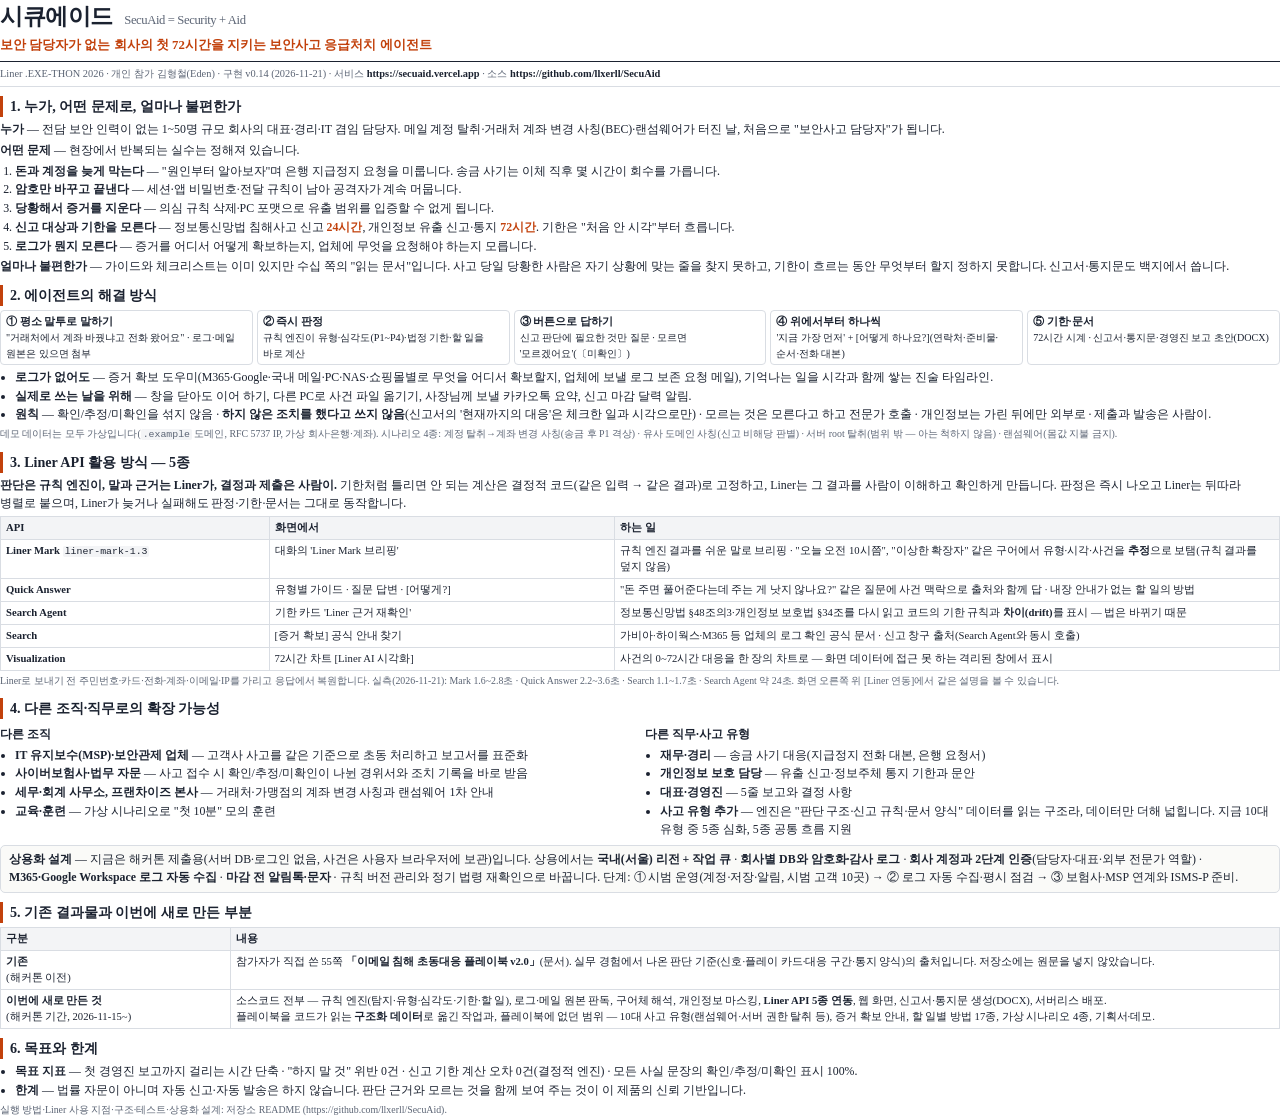
==== docs/기획서_2p.html @ df3b5bb9 "제출 정리: 심사에 불필요한 파일 삭제 · 참조 정리 - 삭제: docs/ci-tests.yml.txt(동작하지 않는 보관용 CI 설정·내부 메모), v0.10 기준 상세 기획서(" ====
<!doctype html>
<html lang="ko">
<head>
<meta charset="utf-8">
<title>시큐에이드(SecuAid) 기획서</title>
<style>
@font-face { font-family:"PF"; src:url("fonts/Pretendard-Regular.woff2"); font-weight:400; }
@font-face { font-family:"PF"; src:url("fonts/Pretendard-Medium.woff2"); font-weight:500; }
@font-face { font-family:"PF"; src:url("fonts/Pretendard-SemiBold.woff2"); font-weight:600; }
@font-face { font-family:"PF"; src:url("fonts/Pretendard-Bold.woff2"); font-weight:700; }
@page { size:A4; margin:13mm 14mm 12mm;
  @bottom-right { content: counter(page) " / " counter(pages); font-family:"PF"; font-size:7.5pt; color:#8b95a5; } }
* { box-sizing:border-box; }
body { font-family:"PF"; font-size:8.9pt; line-height:1.5; color:#1b2230; margin:0; word-break:keep-all; }
h1 { font-size:17pt; margin:0; letter-spacing:-0.3pt; }
h1 small { font-size:9.5pt; font-weight:500; color:#5b6474; margin-left:6px; }
.sub { margin:2px 0 6px; font-size:9.6pt; font-weight:600; color:#c2410c; }
.meta { font-size:7.8pt; color:#5b6474; border-top:1.5px solid #1b2230; border-bottom:1px solid #d9dde3; padding:4px 0; margin-bottom:8px; }
.meta b { color:#1b2230; }
h2 { font-size:10.6pt; margin:9px 0 4px; padding-left:7px; border-left:3px solid #c2410c; }
p { margin:3px 0; }
ul, ol { margin:2px 0 3px; padding-left:15px; }
li { margin:1px 0; }
table { width:100%; border-collapse:collapse; font-size:8pt; margin:3px 0; }
th, td { border:1px solid #d9dde3; padding:3px 5px; vertical-align:top; text-align:left; }
th { background:#f3f4f6; font-weight:600; }
code { font-size:7.4pt; background:#f3f4f6; padding:0 2px; border-radius:2px; }
.box { border:1px solid #d9dde3; border-radius:5px; padding:5px 8px; margin:4px 0; background:#fafaf8; }
.flow { display:flex; gap:4px; margin:4px 0; }
.flow div { flex:1; border:1px solid #d9dde3; border-radius:4px; padding:3px 5px; font-size:7.6pt; background:#fff; }
.flow b { display:block; font-size:8pt; }
.two { display:flex; gap:10px; }
.two > div { flex:1; }
.em { color:#c2410c; font-weight:600; }
.note { font-size:7.4pt; color:#5b6474; }
.pb { page-break-before:always; }
</style>
</head>
<body>

<h1>시큐에이드 <small>SecuAid = Security + Aid</small></h1>
<div class="sub">보안 담당자가 없는 회사의 첫 72시간을 지키는 보안사고 응급처치 에이전트</div>
<div class="meta">Liner .EXE-THON 2026 · 개인 참가 김형철(Eden) · 구현 v0.14 (2026-11-21) · 서비스 <b>https://secuaid.vercel.app</b> · 소스 <b>https://github.com/llxerll/SecuAid</b></div>

<h2>1. 누가, 어떤 문제로, 얼마나 불편한가</h2>
<p><b>누가</b> — 전담 보안 인력이 없는 1~50명 규모 회사의 대표·경리·IT 겸임 담당자. 메일 계정 탈취·거래처 계좌 변경 사칭(BEC)·랜섬웨어가 터진 날, 처음으로 "보안사고 담당자"가 됩니다.</p>
<p><b>어떤 문제</b> — 현장에서 반복되는 실수는 정해져 있습니다.</p>
<ol>
  <li><b>돈과 계정을 늦게 막는다</b> — "원인부터 알아보자"며 은행 지급정지 요청을 미룹니다. 송금 사기는 이체 직후 몇 시간이 회수를 가릅니다.</li>
  <li><b>암호만 바꾸고 끝낸다</b> — 세션·앱 비밀번호·전달 규칙이 남아 공격자가 계속 머뭅니다.</li>
  <li><b>당황해서 증거를 지운다</b> — 의심 규칙 삭제·PC 포맷으로 유출 범위를 입증할 수 없게 됩니다.</li>
  <li><b>신고 대상과 기한을 모른다</b> — 정보통신망법 침해사고 신고 <span class="em">24시간</span>, 개인정보 유출 신고·통지 <span class="em">72시간</span>. 기한은 "처음 안 시각"부터 흐릅니다.</li>
  <li><b>로그가 뭔지 모른다</b> — 증거를 어디서 어떻게 확보하는지, 업체에 무엇을 요청해야 하는지 모릅니다.</li>
</ol>
<p><b>얼마나 불편한가</b> — 가이드와 체크리스트는 이미 있지만 수십 쪽의 "읽는 문서"입니다. 사고 당일 당황한 사람은 자기 상황에 맞는 줄을 찾지 못하고, 기한이 흐르는 동안 무엇부터 할지 정하지 못합니다. 신고서·통지문도 백지에서 씁니다.</p>

<h2>2. 에이전트의 해결 방식</h2>
<div class="flow">
  <div><b>① 평소 말투로 말하기</b>"거래처에서 계좌 바꿨냐고 전화 왔어요" · 로그·메일 원본은 있으면 첨부</div>
  <div><b>② 즉시 판정</b>규칙 엔진이 유형·심각도(P1~P4)·법정 기한·할 일을 바로 계산</div>
  <div><b>③ 버튼으로 답하기</b>신고 판단에 필요한 것만 질문 · 모르면 '모르겠어요'(〔미확인〕)</div>
  <div><b>④ 위에서부터 하나씩</b>'지금 가장 먼저' + [어떻게 하나요?](연락처·준비물·순서·전화 대본)</div>
  <div><b>⑤ 기한·문서</b>72시간 시계 · 신고서·통지문·경영진 보고 초안(DOCX)</div>
</div>
<ul>
  <li><b>로그가 없어도</b> — 증거 확보 도우미(M365·Google·국내 메일·PC·NAS·쇼핑몰별로 무엇을 어디서 확보할지, 업체에 보낼 로그 보존 요청 메일), 기억나는 일을 시각과 함께 쌓는 진술 타임라인.</li>
  <li><b>실제로 쓰는 날을 위해</b> — 창을 닫아도 이어 하기, 다른 PC로 사건 파일 옮기기, 사장님께 보낼 카카오톡 요약, 신고 마감 달력 알림.</li>
  <li><b>원칙</b> — 확인/추정/미확인을 섞지 않음 · <b>하지 않은 조치를 했다고 쓰지 않음</b>(신고서의 '현재까지의 대응'은 체크한 일과 시각으로만) · 모르는 것은 모른다고 하고 전문가 호출 · 개인정보는 가린 뒤에만 외부로 · 제출과 발송은 사람이.</li>
</ul>
<p class="note">데모 데이터는 모두 가상입니다(<code>.example</code> 도메인, RFC 5737 IP, 가상 회사·은행·계좌). 시나리오 4종: 계정 탈취→계좌 변경 사칭(송금 후 P1 격상) · 유사 도메인 사칭(신고 비해당 판별) · 서버 root 탈취(범위 밖 — 아는 척하지 않음) · 랜섬웨어(몸값 지불 금지).</p>

<h2>3. Liner API 활용 방식 — 5종</h2>
<p><b>판단은 규칙 엔진이, 말과 근거는 Liner가, 결정과 제출은 사람이.</b> 기한처럼 틀리면 안 되는 계산은 결정적 코드(같은 입력 → 같은 결과)로 고정하고, Liner는 그 결과를 사람이 이해하고 확인하게 만듭니다. 판정은 즉시 나오고 Liner는 뒤따라 병렬로 붙으며, Liner가 늦거나 실패해도 판정·기한·문서는 그대로 동작합니다.</p>
<table>
  <tr><th style="width:21%">API</th><th style="width:27%">화면에서</th><th>하는 일</th></tr>
  <tr><td><b>Liner Mark</b> <code>liner-mark-1.3</code></td><td>대화의 'Liner Mark 브리핑'</td><td>규칙 엔진 결과를 쉬운 말로 브리핑 · "오늘 오전 10시쯤", "이상한 확장자" 같은 구어에서 유형·시각·사건을 <b>추정</b>으로 보탬(규칙 결과를 덮지 않음)</td></tr>
  <tr><td><b>Quick Answer</b></td><td>유형별 가이드 · 질문 답변 · [어떻게?]</td><td>"돈 주면 풀어준다는데 주는 게 낫지 않나요?" 같은 질문에 사건 맥락으로 출처와 함께 답 · 내장 안내가 없는 할 일의 방법</td></tr>
  <tr><td><b>Search Agent</b></td><td>기한 카드 'Liner 근거 재확인'</td><td>정보통신망법 §48조의3·개인정보 보호법 §34조를 다시 읽고 코드의 기한 규칙과 <b>차이(drift)</b>를 표시 — 법은 바뀌기 때문</td></tr>
  <tr><td><b>Search</b></td><td>[증거 확보] 공식 안내 찾기</td><td>가비아·하이웍스·M365 등 업체의 로그 확인 공식 문서 · 신고 창구 출처(Search Agent와 동시 호출)</td></tr>
  <tr><td><b>Visualization</b></td><td>72시간 차트 [Liner AI 시각화]</td><td>사건의 0~72시간 대응을 한 장의 차트로 — 화면 데이터에 접근 못 하는 격리된 창에서 표시</td></tr>
</table>
<p class="note">Liner로 보내기 전 주민번호·카드·전화·계좌·이메일·IP를 가리고 응답에서 복원합니다. 실측(2026-11-21): Mark 1.6~2.8초 · Quick Answer 2.2~3.6초 · Search 1.1~1.7초 · Search Agent 약 24초. 화면 오른쪽 위 [Liner 연동]에서 같은 설명을 볼 수 있습니다.</p>

<div class="pb"></div>
<h2>4. 다른 조직·직무로의 확장 가능성</h2>
<div class="two">
  <div>
    <p><b>다른 조직</b></p>
    <ul>
      <li><b>IT 유지보수(MSP)·보안관제 업체</b> — 고객사 사고를 같은 기준으로 초동 처리하고 보고서를 표준화</li>
      <li><b>사이버보험사·법무 자문</b> — 사고 접수 시 확인/추정/미확인이 나뉜 경위서와 조치 기록을 바로 받음</li>
      <li><b>세무·회계 사무소, 프랜차이즈 본사</b> — 거래처·가맹점의 계좌 변경 사칭과 랜섬웨어 1차 안내</li>
      <li><b>교육·훈련</b> — 가상 시나리오로 "첫 10분" 모의 훈련</li>
    </ul>
  </div>
  <div>
    <p><b>다른 직무·사고 유형</b></p>
    <ul>
      <li><b>재무·경리</b> — 송금 사기 대응(지급정지 전화 대본, 은행 요청서)</li>
      <li><b>개인정보 보호 담당</b> — 유출 신고·정보주체 통지 기한과 문안</li>
      <li><b>대표·경영진</b> — 5줄 보고와 결정 사항</li>
      <li><b>사고 유형 추가</b> — 엔진은 "판단 구조·신고 규칙·문서 양식" 데이터를 읽는 구조라, 데이터만 더해 넓힙니다. 지금 10대 유형 중 5종 심화, 5종 공통 흐름 지원</li>
    </ul>
  </div>
</div>
<div class="box">
  <b>상용화 설계</b> — 지금은 해커톤 제출용(서버 DB·로그인 없음, 사건은 사용자 브라우저에 보관)입니다. 상용에서는
  <b>국내(서울) 리전 + 작업 큐</b> · <b>회사별 DB와 암호화·감사 로그</b> · <b>회사 계정과 2단계 인증</b>(담당자·대표·외부 전문가 역할) ·
  <b>M365·Google Workspace 로그 자동 수집</b> · <b>마감 전 알림톡·문자</b> · 규칙 버전 관리와 정기 법령 재확인으로 바꿉니다.
  단계: ① 시범 운영(계정·저장·알림, 시범 고객 10곳) → ② 로그 자동 수집·평시 점검 → ③ 보험사·MSP 연계와 ISMS-P 준비.
</div>

<h2>5. 기존 결과물과 이번에 새로 만든 부분</h2>
<table>
  <tr><th style="width:18%">구분</th><th>내용</th></tr>
  <tr><td><b>기존</b><br>(해커톤 이전)</td><td>참가자가 직접 쓴 55쪽 <b>「이메일 침해 초동대응 플레이북 v2.0」</b>(문서). 실무 경험에서 나온 판단 기준(신호·플레이 카드·대응 구간·통지 양식)의 출처입니다. 저장소에는 원문을 넣지 않았습니다.</td></tr>
  <tr><td><b>이번에 새로 만든 것</b><br>(해커톤 기간, 2026-11-15~)</td><td>
    소스코드 전부 — 규칙 엔진(탐지·유형·심각도·기한·할 일), 로그·메일 원본 판독, 구어체 해석, 개인정보 마스킹, <b>Liner API 5종 연동</b>, 웹 화면, 신고서·통지문 생성(DOCX), 서버리스 배포.<br>
    플레이북을 코드가 읽는 <b>구조화 데이터</b>로 옮긴 작업과, 플레이북에 없던 범위 — 10대 사고 유형(랜섬웨어·서버 권한 탈취 등), 증거 확보 안내, 할 일별 방법 17종, 가상 시나리오 4종, 기획서·데모.</td></tr>
</table>

<h2>6. 목표와 한계</h2>
<ul>
  <li><b>목표 지표</b> — 첫 경영진 보고까지 걸리는 시간 단축 · "하지 말 것" 위반 0건 · 신고 기한 계산 오차 0건(결정적 엔진) · 모든 사실 문장의 확인/추정/미확인 표시 100%.</li>
  <li><b>한계</b> — 법률 자문이 아니며 자동 신고·자동 발송은 하지 않습니다. 판단 근거와 모르는 것을 함께 보여 주는 것이 이 제품의 신뢰 기반입니다.</li>
</ul>
<p class="note">실행 방법·Liner 사용 지점·구조·테스트·상용화 설계: 저장소 README (https://github.com/llxerll/SecuAid).</p>
</body>
</html>
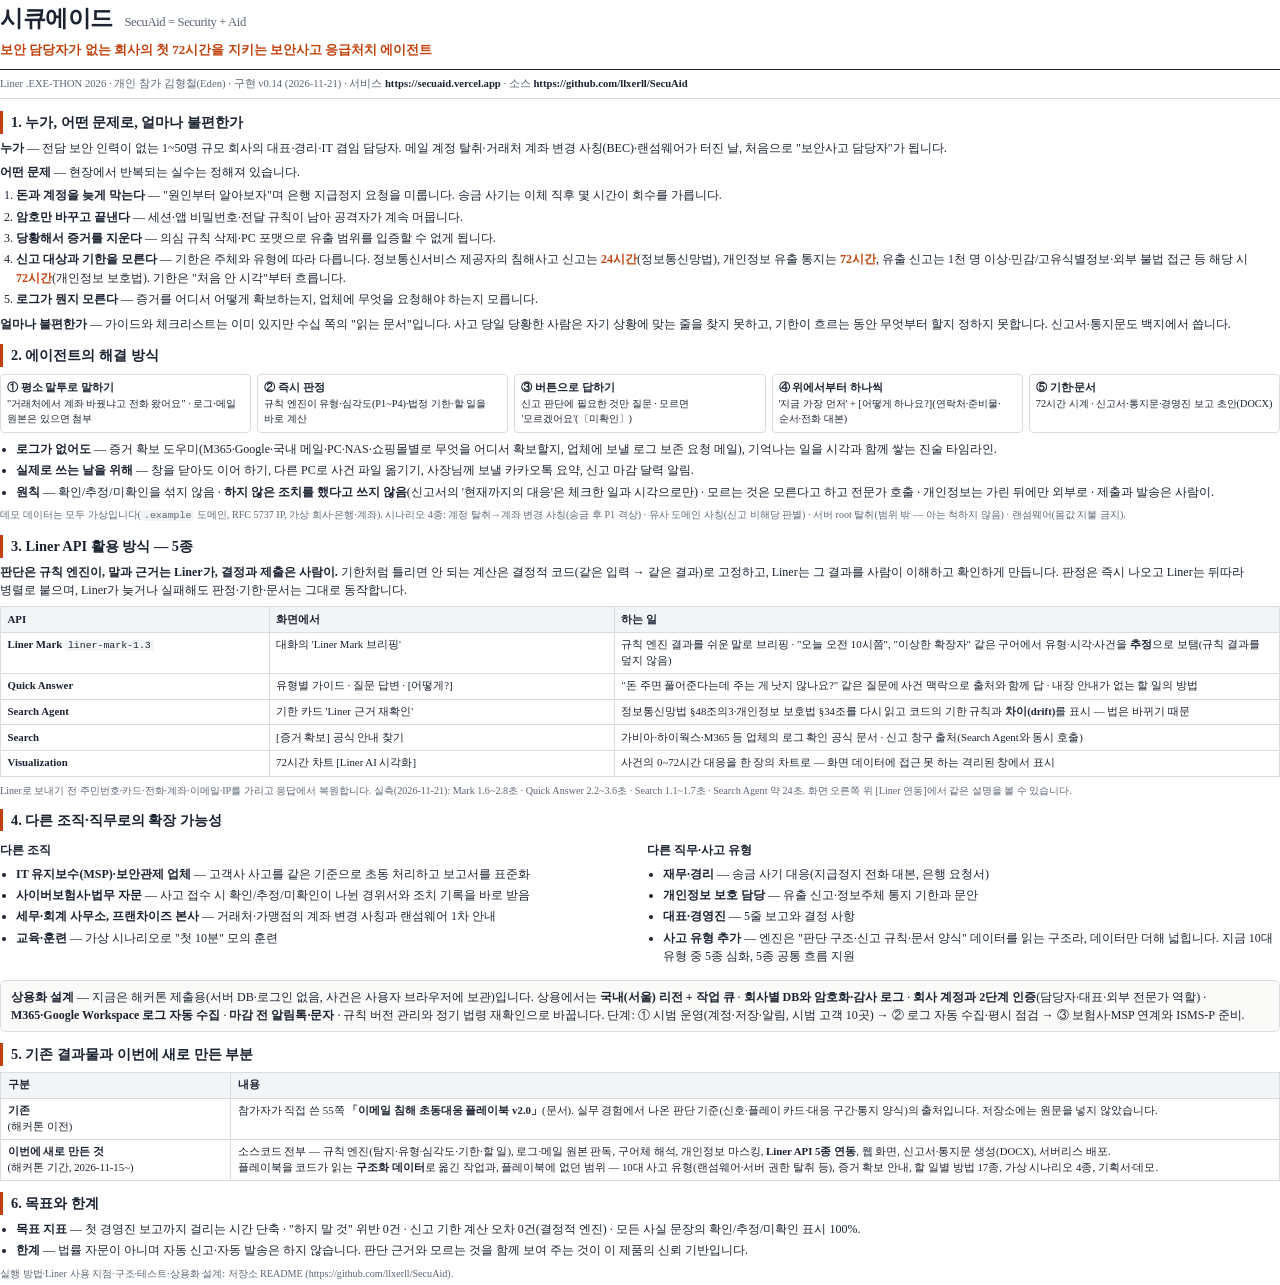
==== commit 07273349: "기획서 2p 단락 간격 개선 및 법정 기한 문구 보완" ====
--- a/docs/기획서_2p.html
+++ b/docs/기획서_2p.html
@@ -8,31 +8,31 @@
 @font-face { font-family:"PF"; src:url("fonts/Pretendard-Medium.woff2"); font-weight:500; }
 @font-face { font-family:"PF"; src:url("fonts/Pretendard-SemiBold.woff2"); font-weight:600; }
 @font-face { font-family:"PF"; src:url("fonts/Pretendard-Bold.woff2"); font-weight:700; }
-@page { size:A4; margin:13mm 14mm 12mm;
+@page { size:A4; margin:12mm 15mm 11mm;
   @bottom-right { content: counter(page) " / " counter(pages); font-family:"PF"; font-size:7.5pt; color:#8b95a5; } }
 * { box-sizing:border-box; }
-body { font-family:"PF"; font-size:8.9pt; line-height:1.5; color:#1b2230; margin:0; word-break:keep-all; }
-h1 { font-size:17pt; margin:0; letter-spacing:-0.3pt; }
+body { font-family:"PF"; font-size:9pt; line-height:1.56; color:#1b2230; margin:0; word-break:keep-all; }
+h1 { font-size:17.5pt; margin:0; letter-spacing:-0.3pt; }
 h1 small { font-size:9.5pt; font-weight:500; color:#5b6474; margin-left:6px; }
-.sub { margin:2px 0 6px; font-size:9.6pt; font-weight:600; color:#c2410c; }
-.meta { font-size:7.8pt; color:#5b6474; border-top:1.5px solid #1b2230; border-bottom:1px solid #d9dde3; padding:4px 0; margin-bottom:8px; }
+.sub { margin:4px 0 8px; font-size:9.8pt; font-weight:600; color:#c2410c; }
+.meta { font-size:8pt; color:#5b6474; border-top:1.5px solid #1b2230; border-bottom:1px solid #d9dde3; padding:6px 0; margin-bottom:12px; }
 .meta b { color:#1b2230; }
-h2 { font-size:10.6pt; margin:9px 0 4px; padding-left:7px; border-left:3px solid #c2410c; }
-p { margin:3px 0; }
-ul, ol { margin:2px 0 3px; padding-left:15px; }
-li { margin:1px 0; }
-table { width:100%; border-collapse:collapse; font-size:8pt; margin:3px 0; }
-th, td { border:1px solid #d9dde3; padding:3px 5px; vertical-align:top; text-align:left; }
+h2 { font-size:10.8pt; margin:11px 0 5px; padding-left:8px; border-left:3.5px solid #c2410c; }
+p { margin:5px 0; }
+ul, ol { margin:4px 0 6px; padding-left:16px; }
+li { margin:2.5px 0; }
+table { width:100%; border-collapse:collapse; font-size:8.1pt; margin:6px 0; }
+th, td { border:1px solid #d9dde3; padding:4.5px 6.5px; vertical-align:top; text-align:left; line-height:1.45; }
 th { background:#f3f4f6; font-weight:600; }
-code { font-size:7.4pt; background:#f3f4f6; padding:0 2px; border-radius:2px; }
-.box { border:1px solid #d9dde3; border-radius:5px; padding:5px 8px; margin:4px 0; background:#fafaf8; }
-.flow { display:flex; gap:4px; margin:4px 0; }
-.flow div { flex:1; border:1px solid #d9dde3; border-radius:4px; padding:3px 5px; font-size:7.6pt; background:#fff; }
-.flow b { display:block; font-size:8pt; }
-.two { display:flex; gap:10px; }
+code { font-size:7.4pt; background:#f3f4f6; padding:0 3px; border-radius:2px; }
+.box { border:1px solid #d9dde3; border-radius:6px; padding:7px 10px; margin:8px 0; background:#fafaf8; line-height:1.52; }
+.flow { display:flex; gap:6px; margin:7px 0; }
+.flow div { flex:1; border:1px solid #d9dde3; border-radius:4px; padding:5px 6px; font-size:7.7pt; background:#fff; line-height:1.45; }
+.flow b { display:block; font-size:8.1pt; margin-bottom:2px; }
+.two { display:flex; gap:14px; margin-bottom:6px; }
 .two > div { flex:1; }
 .em { color:#c2410c; font-weight:600; }
-.note { font-size:7.4pt; color:#5b6474; }
+.note { font-size:7.6pt; color:#5b6474; margin-top:5px; line-height:1.5; }
 .pb { page-break-before:always; }
 </style>
 </head>
@@ -49,7 +49,7 @@
   <li><b>돈과 계정을 늦게 막는다</b> — "원인부터 알아보자"며 은행 지급정지 요청을 미룹니다. 송금 사기는 이체 직후 몇 시간이 회수를 가릅니다.</li>
   <li><b>암호만 바꾸고 끝낸다</b> — 세션·앱 비밀번호·전달 규칙이 남아 공격자가 계속 머뭅니다.</li>
   <li><b>당황해서 증거를 지운다</b> — 의심 규칙 삭제·PC 포맷으로 유출 범위를 입증할 수 없게 됩니다.</li>
-  <li><b>신고 대상과 기한을 모른다</b> — 정보통신망법 침해사고 신고 <span class="em">24시간</span>, 개인정보 유출 신고·통지 <span class="em">72시간</span>. 기한은 "처음 안 시각"부터 흐릅니다.</li>
+  <li><b>신고 대상과 기한을 모른다</b> — 기한은 주체와 유형에 따라 다릅니다. 정보통신서비스 제공자의 침해사고 신고는 <span class="em">24시간</span>(정보통신망법), 개인정보 유출 통지는 <span class="em">72시간</span>, 유출 신고는 1천 명 이상·민감/고유식별정보·외부 불법 접근 등 해당 시 <span class="em">72시간</span>(개인정보 보호법). 기한은 "처음 안 시각"부터 흐릅니다.</li>
   <li><b>로그가 뭔지 모른다</b> — 증거를 어디서 어떻게 확보하는지, 업체에 무엇을 요청해야 하는지 모릅니다.</li>
 </ol>
 <p><b>얼마나 불편한가</b> — 가이드와 체크리스트는 이미 있지만 수십 쪽의 "읽는 문서"입니다. 사고 당일 당황한 사람은 자기 상황에 맞는 줄을 찾지 못하고, 기한이 흐르는 동안 무엇부터 할지 정하지 못합니다. 신고서·통지문도 백지에서 씁니다.</p>
@@ -69,6 +69,7 @@
 </ul>
 <p class="note">데모 데이터는 모두 가상입니다(<code>.example</code> 도메인, RFC 5737 IP, 가상 회사·은행·계좌). 시나리오 4종: 계정 탈취→계좌 변경 사칭(송금 후 P1 격상) · 유사 도메인 사칭(신고 비해당 판별) · 서버 root 탈취(범위 밖 — 아는 척하지 않음) · 랜섬웨어(몸값 지불 금지).</p>
 
+<div class="pb"></div>
 <h2>3. Liner API 활용 방식 — 5종</h2>
 <p><b>판단은 규칙 엔진이, 말과 근거는 Liner가, 결정과 제출은 사람이.</b> 기한처럼 틀리면 안 되는 계산은 결정적 코드(같은 입력 → 같은 결과)로 고정하고, Liner는 그 결과를 사람이 이해하고 확인하게 만듭니다. 판정은 즉시 나오고 Liner는 뒤따라 병렬로 붙으며, Liner가 늦거나 실패해도 판정·기한·문서는 그대로 동작합니다.</p>
 <table>
@@ -81,7 +82,6 @@
 </table>
 <p class="note">Liner로 보내기 전 주민번호·카드·전화·계좌·이메일·IP를 가리고 응답에서 복원합니다. 실측(2026-11-21): Mark 1.6~2.8초 · Quick Answer 2.2~3.6초 · Search 1.1~1.7초 · Search Agent 약 24초. 화면 오른쪽 위 [Liner 연동]에서 같은 설명을 볼 수 있습니다.</p>
 
-<div class="pb"></div>
 <h2>4. 다른 조직·직무로의 확장 가능성</h2>
 <div class="two">
   <div>
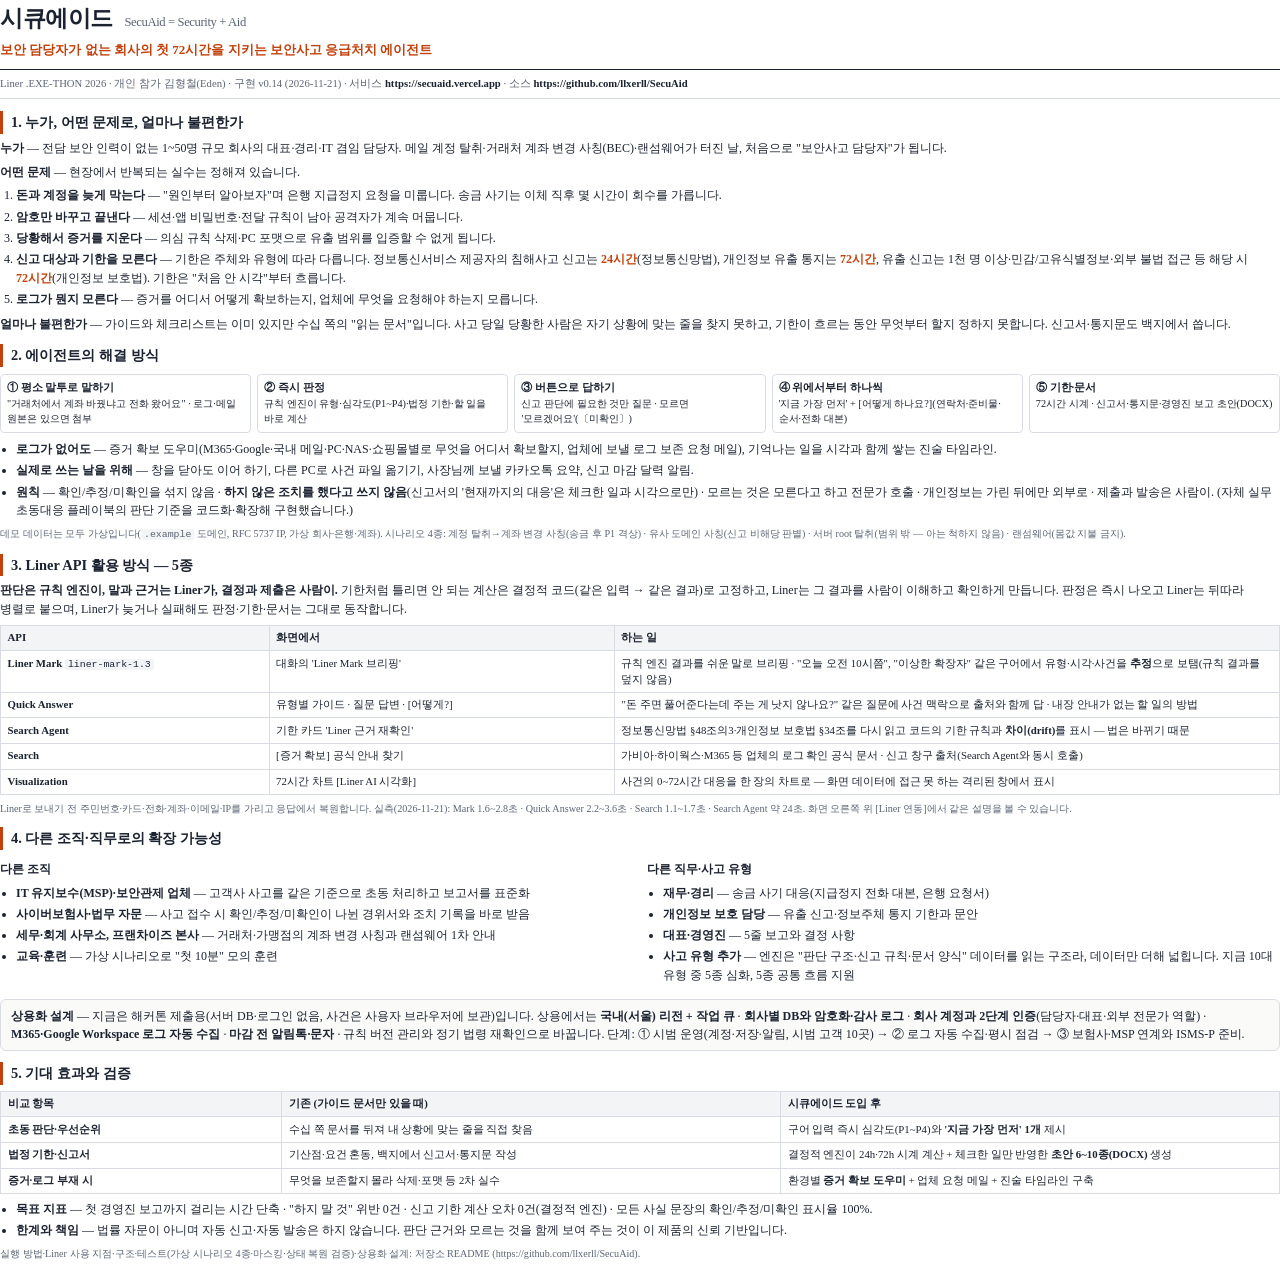
==== commit e87a54e0: "기획서 5번을 기대 효과와 검증으로 개편 (2쪽)" ====
--- a/docs/기획서_2p.html
+++ b/docs/기획서_2p.html
@@ -65,7 +65,7 @@
 <ul>
   <li><b>로그가 없어도</b> — 증거 확보 도우미(M365·Google·국내 메일·PC·NAS·쇼핑몰별로 무엇을 어디서 확보할지, 업체에 보낼 로그 보존 요청 메일), 기억나는 일을 시각과 함께 쌓는 진술 타임라인.</li>
   <li><b>실제로 쓰는 날을 위해</b> — 창을 닫아도 이어 하기, 다른 PC로 사건 파일 옮기기, 사장님께 보낼 카카오톡 요약, 신고 마감 달력 알림.</li>
-  <li><b>원칙</b> — 확인/추정/미확인을 섞지 않음 · <b>하지 않은 조치를 했다고 쓰지 않음</b>(신고서의 '현재까지의 대응'은 체크한 일과 시각으로만) · 모르는 것은 모른다고 하고 전문가 호출 · 개인정보는 가린 뒤에만 외부로 · 제출과 발송은 사람이.</li>
+  <li><b>원칙</b> — 확인/추정/미확인을 섞지 않음 · <b>하지 않은 조치를 했다고 쓰지 않음</b>(신고서의 '현재까지의 대응'은 체크한 일과 시각으로만) · 모르는 것은 모른다고 하고 전문가 호출 · 개인정보는 가린 뒤에만 외부로 · 제출과 발송은 사람이. (자체 실무 초동대응 플레이북의 판단 기준을 코드화·확장해 구현했습니다.)</li>
 </ul>
 <p class="note">데모 데이터는 모두 가상입니다(<code>.example</code> 도메인, RFC 5737 IP, 가상 회사·은행·계좌). 시나리오 4종: 계정 탈취→계좌 변경 사칭(송금 후 P1 격상) · 유사 도메인 사칭(신고 비해당 판별) · 서버 root 탈취(범위 밖 — 아는 척하지 않음) · 랜섬웨어(몸값 지불 금지).</p>
 
@@ -110,20 +110,18 @@
   단계: ① 시범 운영(계정·저장·알림, 시범 고객 10곳) → ② 로그 자동 수집·평시 점검 → ③ 보험사·MSP 연계와 ISMS-P 준비.
 </div>
 
-<h2>5. 기존 결과물과 이번에 새로 만든 부분</h2>
+<h2>5. 기대 효과와 검증</h2>
 <table>
-  <tr><th style="width:18%">구분</th><th>내용</th></tr>
-  <tr><td><b>기존</b><br>(해커톤 이전)</td><td>참가자가 직접 쓴 55쪽 <b>「이메일 침해 초동대응 플레이북 v2.0」</b>(문서). 실무 경험에서 나온 판단 기준(신호·플레이 카드·대응 구간·통지 양식)의 출처입니다. 저장소에는 원문을 넣지 않았습니다.</td></tr>
-  <tr><td><b>이번에 새로 만든 것</b><br>(해커톤 기간, 2026-11-15~)</td><td>
-    소스코드 전부 — 규칙 엔진(탐지·유형·심각도·기한·할 일), 로그·메일 원본 판독, 구어체 해석, 개인정보 마스킹, <b>Liner API 5종 연동</b>, 웹 화면, 신고서·통지문 생성(DOCX), 서버리스 배포.<br>
-    플레이북을 코드가 읽는 <b>구조화 데이터</b>로 옮긴 작업과, 플레이북에 없던 범위 — 10대 사고 유형(랜섬웨어·서버 권한 탈취 등), 증거 확보 안내, 할 일별 방법 17종, 가상 시나리오 4종, 기획서·데모.</td></tr>
+  <tr><th style="width:22%">비교 항목</th><th style="width:39%">기존 (가이드 문서만 있을 때)</th><th style="width:39%">시큐에이드 도입 후</th></tr>
+  <tr><td><b>초동 판단·우선순위</b></td><td>수십 쪽 문서를 뒤져 내 상황에 맞는 줄을 직접 찾음</td><td>구어 입력 즉시 심각도(P1~P4)와 <b>'지금 가장 먼저' 1개</b> 제시</td></tr>
+  <tr><td><b>법정 기한·신고서</b></td><td>기산점·요건 혼동, 백지에서 신고서·통지문 작성</td><td>결정적 엔진이 24h·72h 시계 계산 + 체크한 일만 반영한 <b>초안 6~10종(DOCX)</b> 생성</td></tr>
+  <tr><td><b>증거·로그 부재 시</b></td><td>무엇을 보존할지 몰라 삭제·포맷 등 2차 실수</td><td>환경별 <b>증거 확보 도우미</b> + 업체 요청 메일 + 진술 타임라인 구축</td></tr>
 </table>
 
-<h2>6. 목표와 한계</h2>
 <ul>
-  <li><b>목표 지표</b> — 첫 경영진 보고까지 걸리는 시간 단축 · "하지 말 것" 위반 0건 · 신고 기한 계산 오차 0건(결정적 엔진) · 모든 사실 문장의 확인/추정/미확인 표시 100%.</li>
-  <li><b>한계</b> — 법률 자문이 아니며 자동 신고·자동 발송은 하지 않습니다. 판단 근거와 모르는 것을 함께 보여 주는 것이 이 제품의 신뢰 기반입니다.</li>
+  <li><b>목표 지표</b> — 첫 경영진 보고까지 걸리는 시간 단축 · "하지 말 것" 위반 0건 · 신고 기한 계산 오차 0건(결정적 엔진) · 모든 사실 문장의 확인/추정/미확인 표시율 100%.</li>
+  <li><b>한계와 책임</b> — 법률 자문이 아니며 자동 신고·자동 발송은 하지 않습니다. 판단 근거와 모르는 것을 함께 보여 주는 것이 이 제품의 신뢰 기반입니다.</li>
 </ul>
-<p class="note">실행 방법·Liner 사용 지점·구조·테스트·상용화 설계: 저장소 README (https://github.com/llxerll/SecuAid).</p>
+<p class="note">실행 방법·Liner 사용 지점·구조·테스트(가상 시나리오 4종·마스킹·상태 복원 검증)·상용화 설계: 저장소 README (https://github.com/llxerll/SecuAid).</p>
 </body>
 </html>
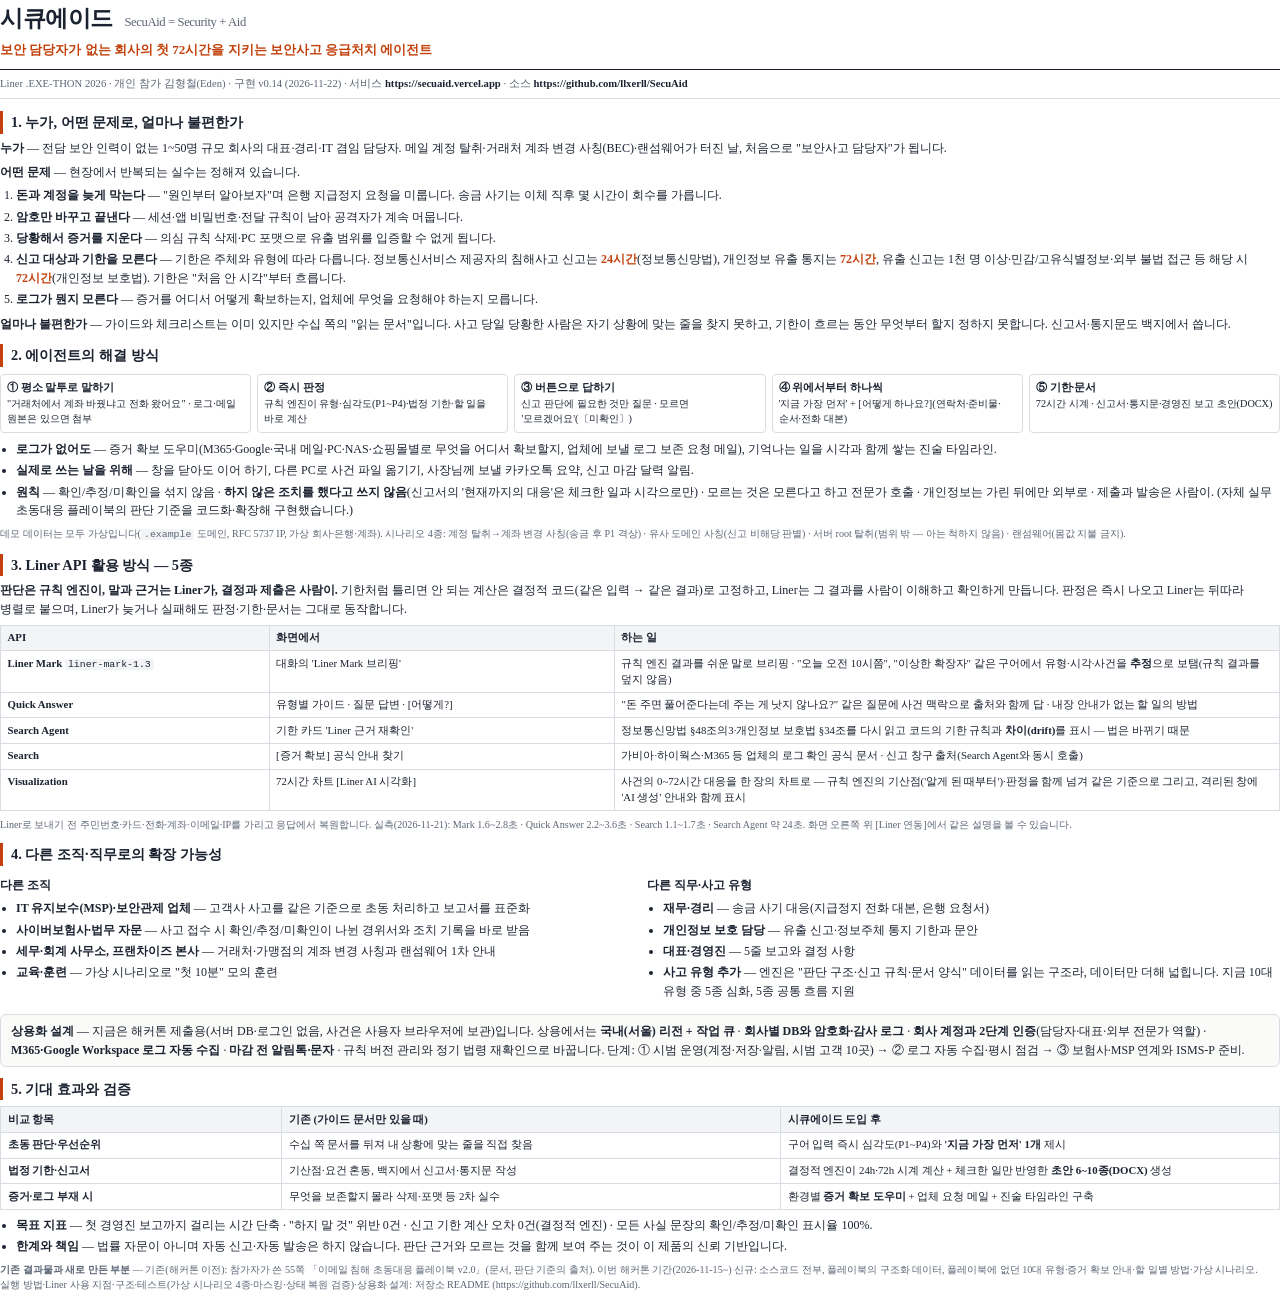
==== commit f46f500e: "README·기획서 최종 현행화 README - 13장 '제출물' 삭제(변경 이력을 13장으로) - 3장 '실행'에 셸 환경변수로 키 넣기와 키 적용 확인 방법을 한 줄씩 보강(삭" ====
--- a/docs/기획서_2p.html
+++ b/docs/기획서_2p.html
@@ -40,7 +40,7 @@
 
 <h1>시큐에이드 <small>SecuAid = Security + Aid</small></h1>
 <div class="sub">보안 담당자가 없는 회사의 첫 72시간을 지키는 보안사고 응급처치 에이전트</div>
-<div class="meta">Liner .EXE-THON 2026 · 개인 참가 김형철(Eden) · 구현 v0.14 (2026-11-21) · 서비스 <b>https://secuaid.vercel.app</b> · 소스 <b>https://github.com/llxerll/SecuAid</b></div>
+<div class="meta">Liner .EXE-THON 2026 · 개인 참가 김형철(Eden) · 구현 v0.14 (2026-11-22) · 서비스 <b>https://secuaid.vercel.app</b> · 소스 <b>https://github.com/llxerll/SecuAid</b></div>
 
 <h2>1. 누가, 어떤 문제로, 얼마나 불편한가</h2>
 <p><b>누가</b> — 전담 보안 인력이 없는 1~50명 규모 회사의 대표·경리·IT 겸임 담당자. 메일 계정 탈취·거래처 계좌 변경 사칭(BEC)·랜섬웨어가 터진 날, 처음으로 "보안사고 담당자"가 됩니다.</p>
@@ -78,7 +78,7 @@
   <tr><td><b>Quick Answer</b></td><td>유형별 가이드 · 질문 답변 · [어떻게?]</td><td>"돈 주면 풀어준다는데 주는 게 낫지 않나요?" 같은 질문에 사건 맥락으로 출처와 함께 답 · 내장 안내가 없는 할 일의 방법</td></tr>
   <tr><td><b>Search Agent</b></td><td>기한 카드 'Liner 근거 재확인'</td><td>정보통신망법 §48조의3·개인정보 보호법 §34조를 다시 읽고 코드의 기한 규칙과 <b>차이(drift)</b>를 표시 — 법은 바뀌기 때문</td></tr>
   <tr><td><b>Search</b></td><td>[증거 확보] 공식 안내 찾기</td><td>가비아·하이웍스·M365 등 업체의 로그 확인 공식 문서 · 신고 창구 출처(Search Agent와 동시 호출)</td></tr>
-  <tr><td><b>Visualization</b></td><td>72시간 차트 [Liner AI 시각화]</td><td>사건의 0~72시간 대응을 한 장의 차트로 — 화면 데이터에 접근 못 하는 격리된 창에서 표시</td></tr>
+  <tr><td><b>Visualization</b></td><td>72시간 차트 [Liner AI 시각화]</td><td>사건의 0~72시간 대응을 한 장의 차트로 — 규칙 엔진의 기산점('알게 된 때부터')·판정을 함께 넘겨 같은 기준으로 그리고, 격리된 창에 'AI 생성' 안내와 함께 표시</td></tr>
 </table>
 <p class="note">Liner로 보내기 전 주민번호·카드·전화·계좌·이메일·IP를 가리고 응답에서 복원합니다. 실측(2026-11-21): Mark 1.6~2.8초 · Quick Answer 2.2~3.6초 · Search 1.1~1.7초 · Search Agent 약 24초. 화면 오른쪽 위 [Liner 연동]에서 같은 설명을 볼 수 있습니다.</p>
 
@@ -122,6 +122,6 @@
   <li><b>목표 지표</b> — 첫 경영진 보고까지 걸리는 시간 단축 · "하지 말 것" 위반 0건 · 신고 기한 계산 오차 0건(결정적 엔진) · 모든 사실 문장의 확인/추정/미확인 표시율 100%.</li>
   <li><b>한계와 책임</b> — 법률 자문이 아니며 자동 신고·자동 발송은 하지 않습니다. 판단 근거와 모르는 것을 함께 보여 주는 것이 이 제품의 신뢰 기반입니다.</li>
 </ul>
-<p class="note">실행 방법·Liner 사용 지점·구조·테스트(가상 시나리오 4종·마스킹·상태 복원 검증)·상용화 설계: 저장소 README (https://github.com/llxerll/SecuAid).</p>
+<p class="note"><b>기존 결과물과 새로 만든 부분</b> — 기존(해커톤 이전): 참가자가 쓴 55쪽 「이메일 침해 초동대응 플레이북 v2.0」(문서, 판단 기준의 출처). 이번 해커톤 기간(2026-11-15~) 신규: 소스코드 전부, 플레이북의 구조화 데이터, 플레이북에 없던 10대 유형·증거 확보 안내·할 일별 방법·가상 시나리오.<br>실행 방법·Liner 사용 지점·구조·테스트(가상 시나리오 4종·마스킹·상태 복원 검증)·상용화 설계: 저장소 README (https://github.com/llxerll/SecuAid).</p>
 </body>
 </html>
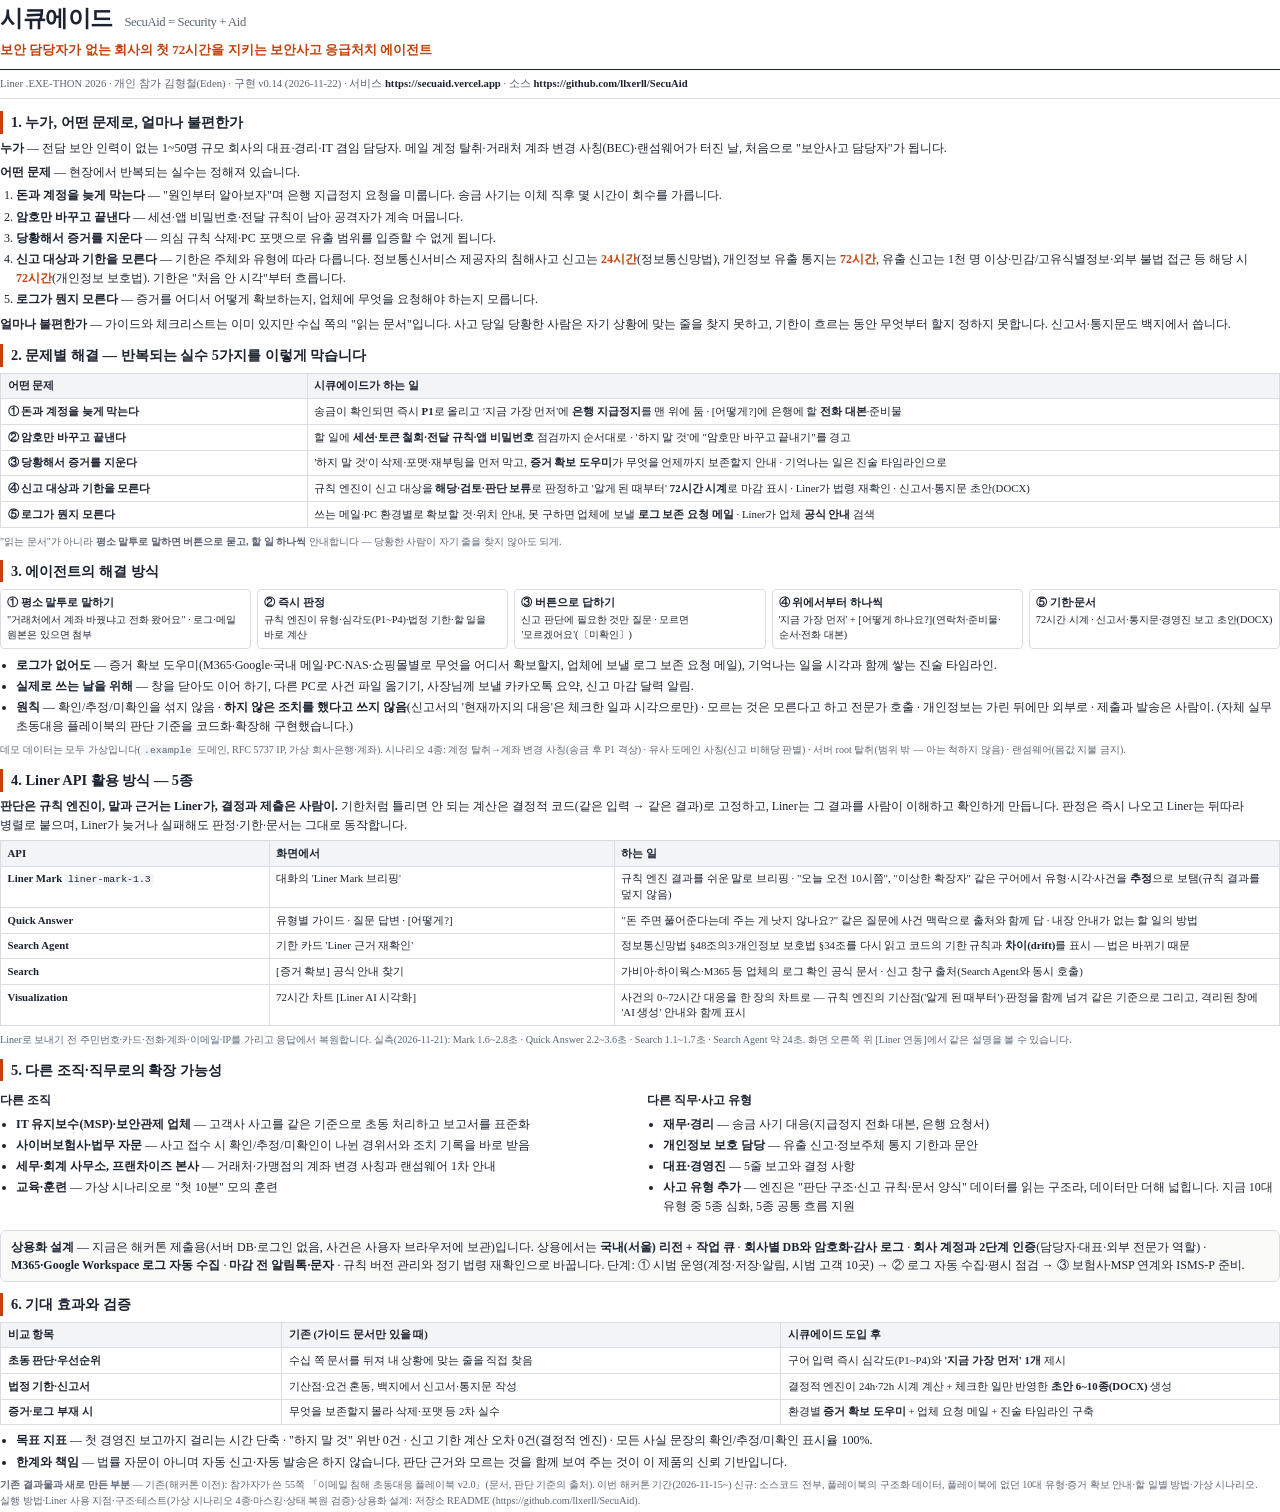
==== commit 66edf9d5: "기획서: '2. 문제별 해결' 추가, 이후 번호 조정 - 1쪽: 1번의 '어떤 문제' 5가지(늦은 차단·암호만 변경·증거 삭제·기한 모름·로그 모름)를 각각 어떻게 막는지   표로" ====
--- a/docs/기획서_2p.html
+++ b/docs/기획서_2p.html
@@ -54,7 +54,18 @@
 </ol>
 <p><b>얼마나 불편한가</b> — 가이드와 체크리스트는 이미 있지만 수십 쪽의 "읽는 문서"입니다. 사고 당일 당황한 사람은 자기 상황에 맞는 줄을 찾지 못하고, 기한이 흐르는 동안 무엇부터 할지 정하지 못합니다. 신고서·통지문도 백지에서 씁니다.</p>
 
-<h2>2. 에이전트의 해결 방식</h2>
+<h2>2. 문제별 해결 — 반복되는 실수 5가지를 이렇게 막습니다</h2>
+<table>
+  <tr><th style="width:24%">어떤 문제</th><th>시큐에이드가 하는 일</th></tr>
+  <tr><td><b>① 돈과 계정을 늦게 막는다</b></td><td>송금이 확인되면 즉시 <b>P1</b>로 올리고 '지금 가장 먼저'에 <b>은행 지급정지</b>를 맨 위에 둠 · [어떻게?]에 은행에 할 <b>전화 대본</b>·준비물</td></tr>
+  <tr><td><b>② 암호만 바꾸고 끝낸다</b></td><td>할 일에 <b>세션·토큰 철회·전달 규칙·앱 비밀번호</b> 점검까지 순서대로 · '하지 말 것'에 "암호만 바꾸고 끝내기"를 경고</td></tr>
+  <tr><td><b>③ 당황해서 증거를 지운다</b></td><td>'하지 말 것'이 삭제·포맷·재부팅을 먼저 막고, <b>증거 확보 도우미</b>가 무엇을 언제까지 보존할지 안내 · 기억나는 일은 진술 타임라인으로</td></tr>
+  <tr><td><b>④ 신고 대상과 기한을 모른다</b></td><td>규칙 엔진이 신고 대상을 <b>해당·검토·판단 보류</b>로 판정하고 '알게 된 때부터' <b>72시간 시계</b>로 마감 표시 · Liner가 법령 재확인 · 신고서·통지문 초안(DOCX)</td></tr>
+  <tr><td><b>⑤ 로그가 뭔지 모른다</b></td><td>쓰는 메일·PC 환경별로 확보할 것·위치 안내, 못 구하면 업체에 보낼 <b>로그 보존 요청 메일</b> · Liner가 업체 <b>공식 안내</b> 검색</td></tr>
+</table>
+<p class="note">"읽는 문서"가 아니라 <b>평소 말투로 말하면 버튼으로 묻고, 할 일 하나씩</b> 안내합니다 — 당황한 사람이 자기 줄을 찾지 않아도 되게.</p>
+
+<h2>3. 에이전트의 해결 방식</h2>
 <div class="flow">
   <div><b>① 평소 말투로 말하기</b>"거래처에서 계좌 바꿨냐고 전화 왔어요" · 로그·메일 원본은 있으면 첨부</div>
   <div><b>② 즉시 판정</b>규칙 엔진이 유형·심각도(P1~P4)·법정 기한·할 일을 바로 계산</div>
@@ -70,7 +81,7 @@
 <p class="note">데모 데이터는 모두 가상입니다(<code>.example</code> 도메인, RFC 5737 IP, 가상 회사·은행·계좌). 시나리오 4종: 계정 탈취→계좌 변경 사칭(송금 후 P1 격상) · 유사 도메인 사칭(신고 비해당 판별) · 서버 root 탈취(범위 밖 — 아는 척하지 않음) · 랜섬웨어(몸값 지불 금지).</p>
 
 <div class="pb"></div>
-<h2>3. Liner API 활용 방식 — 5종</h2>
+<h2>4. Liner API 활용 방식 — 5종</h2>
 <p><b>판단은 규칙 엔진이, 말과 근거는 Liner가, 결정과 제출은 사람이.</b> 기한처럼 틀리면 안 되는 계산은 결정적 코드(같은 입력 → 같은 결과)로 고정하고, Liner는 그 결과를 사람이 이해하고 확인하게 만듭니다. 판정은 즉시 나오고 Liner는 뒤따라 병렬로 붙으며, Liner가 늦거나 실패해도 판정·기한·문서는 그대로 동작합니다.</p>
 <table>
   <tr><th style="width:21%">API</th><th style="width:27%">화면에서</th><th>하는 일</th></tr>
@@ -82,7 +93,7 @@
 </table>
 <p class="note">Liner로 보내기 전 주민번호·카드·전화·계좌·이메일·IP를 가리고 응답에서 복원합니다. 실측(2026-11-21): Mark 1.6~2.8초 · Quick Answer 2.2~3.6초 · Search 1.1~1.7초 · Search Agent 약 24초. 화면 오른쪽 위 [Liner 연동]에서 같은 설명을 볼 수 있습니다.</p>
 
-<h2>4. 다른 조직·직무로의 확장 가능성</h2>
+<h2>5. 다른 조직·직무로의 확장 가능성</h2>
 <div class="two">
   <div>
     <p><b>다른 조직</b></p>
@@ -110,7 +121,7 @@
   단계: ① 시범 운영(계정·저장·알림, 시범 고객 10곳) → ② 로그 자동 수집·평시 점검 → ③ 보험사·MSP 연계와 ISMS-P 준비.
 </div>
 
-<h2>5. 기대 효과와 검증</h2>
+<h2>6. 기대 효과와 검증</h2>
 <table>
   <tr><th style="width:22%">비교 항목</th><th style="width:39%">기존 (가이드 문서만 있을 때)</th><th style="width:39%">시큐에이드 도입 후</th></tr>
   <tr><td><b>초동 판단·우선순위</b></td><td>수십 쪽 문서를 뒤져 내 상황에 맞는 줄을 직접 찾음</td><td>구어 입력 즉시 심각도(P1~P4)와 <b>'지금 가장 먼저' 1개</b> 제시</td></tr>
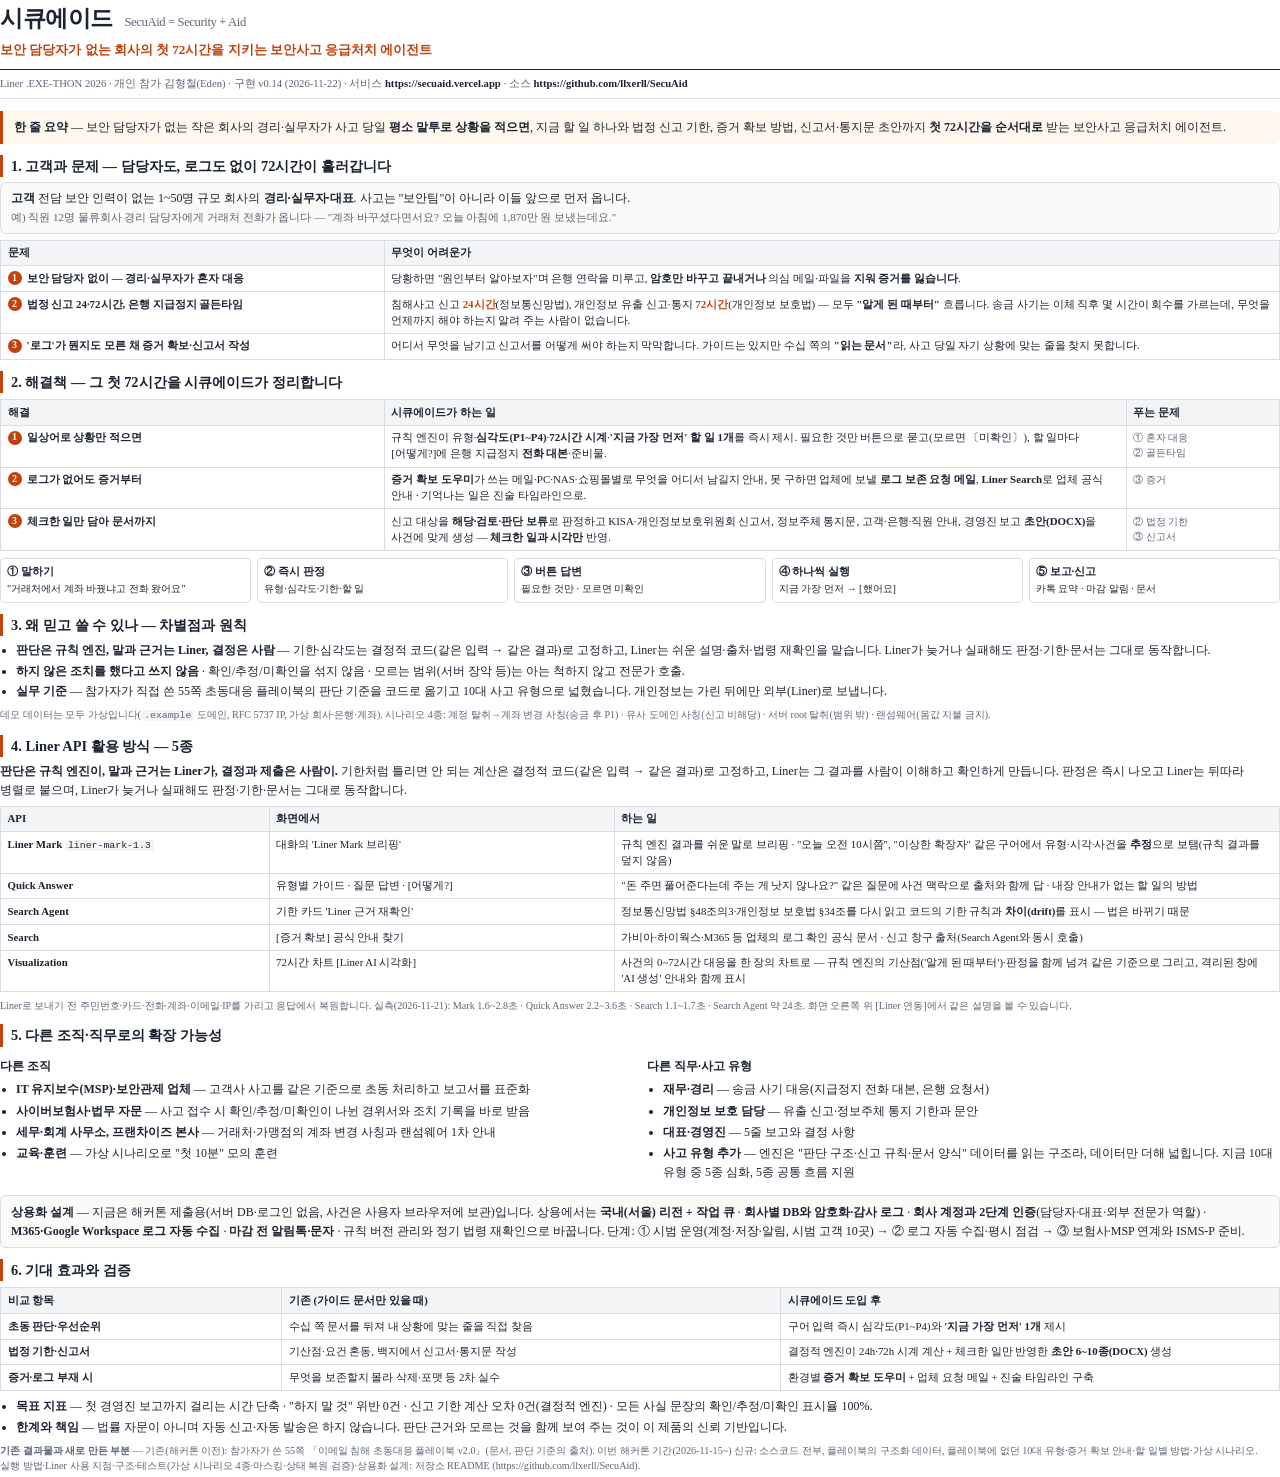
==== commit e1a3c538: "기획서 1쪽 전면 개편: 고객·문제·해결책(영상 흐름과 일치) - 한 줄 요약 추가 - 1. 고객과 문제 — "담당자도, 로그도 없이 72시간이 흘러갑니다": 고객(경리·실무자·대" ====
--- a/docs/기획서_2p.html
+++ b/docs/기획서_2p.html
@@ -33,6 +33,13 @@
 .two > div { flex:1; }
 .em { color:#c2410c; font-weight:600; }
 .note { font-size:7.6pt; color:#5b6474; margin-top:5px; line-height:1.5; }
+.one { border-left:3.5px solid #c2410c; background:#fff7ed; padding:7px 11px; border-radius:0 6px 6px 0; margin:0 0 4px; line-height:1.55; }
+.persona { border:1px solid #d9dde3; border-radius:6px; padding:6px 10px; background:#fafaf8; margin:5px 0 4px; line-height:1.55; }
+.persona .scene { color:#5b6474; font-size:8.2pt; }
+.ps td { font-size:8.2pt; }
+.ps .n { display:inline-flex; align-items:center; justify-content:center; width:14px; height:14px; border-radius:50%; background:#c2410c; color:#fff; font-size:7.5pt; font-weight:700; margin-right:5px; vertical-align:1px; }
+.sol td:last-child { color:#5b6474; font-size:7.8pt; }
+ul.tight li { margin:2px 0; }
 .pb { page-break-before:always; }
 </style>
 </head>
@@ -42,43 +49,51 @@
 <div class="sub">보안 담당자가 없는 회사의 첫 72시간을 지키는 보안사고 응급처치 에이전트</div>
 <div class="meta">Liner .EXE-THON 2026 · 개인 참가 김형철(Eden) · 구현 v0.14 (2026-11-22) · 서비스 <b>https://secuaid.vercel.app</b> · 소스 <b>https://github.com/llxerll/SecuAid</b></div>
 
-<h2>1. 누가, 어떤 문제로, 얼마나 불편한가</h2>
-<p><b>누가</b> — 전담 보안 인력이 없는 1~50명 규모 회사의 대표·경리·IT 겸임 담당자. 메일 계정 탈취·거래처 계좌 변경 사칭(BEC)·랜섬웨어가 터진 날, 처음으로 "보안사고 담당자"가 됩니다.</p>
-<p><b>어떤 문제</b> — 현장에서 반복되는 실수는 정해져 있습니다.</p>
-<ol>
-  <li><b>돈과 계정을 늦게 막는다</b> — "원인부터 알아보자"며 은행 지급정지 요청을 미룹니다. 송금 사기는 이체 직후 몇 시간이 회수를 가릅니다.</li>
-  <li><b>암호만 바꾸고 끝낸다</b> — 세션·앱 비밀번호·전달 규칙이 남아 공격자가 계속 머뭅니다.</li>
-  <li><b>당황해서 증거를 지운다</b> — 의심 규칙 삭제·PC 포맷으로 유출 범위를 입증할 수 없게 됩니다.</li>
-  <li><b>신고 대상과 기한을 모른다</b> — 기한은 주체와 유형에 따라 다릅니다. 정보통신서비스 제공자의 침해사고 신고는 <span class="em">24시간</span>(정보통신망법), 개인정보 유출 통지는 <span class="em">72시간</span>, 유출 신고는 1천 명 이상·민감/고유식별정보·외부 불법 접근 등 해당 시 <span class="em">72시간</span>(개인정보 보호법). 기한은 "처음 안 시각"부터 흐릅니다.</li>
-  <li><b>로그가 뭔지 모른다</b> — 증거를 어디서 어떻게 확보하는지, 업체에 무엇을 요청해야 하는지 모릅니다.</li>
-</ol>
-<p><b>얼마나 불편한가</b> — 가이드와 체크리스트는 이미 있지만 수십 쪽의 "읽는 문서"입니다. 사고 당일 당황한 사람은 자기 상황에 맞는 줄을 찾지 못하고, 기한이 흐르는 동안 무엇부터 할지 정하지 못합니다. 신고서·통지문도 백지에서 씁니다.</p>
+<div class="one">
+  <b>한 줄 요약</b> — 보안 담당자가 없는 작은 회사의 경리·실무자가 사고 당일 <b>평소 말투로 상황을 적으면</b>,
+  지금 할 일 하나와 법정 신고 기한, 증거 확보 방법, 신고서·통지문 초안까지 <b>첫 72시간을 순서대로</b> 받는 보안사고 응급처치 에이전트.
+</div>
 
-<h2>2. 문제별 해결 — 반복되는 실수 5가지를 이렇게 막습니다</h2>
-<table>
-  <tr><th style="width:24%">어떤 문제</th><th>시큐에이드가 하는 일</th></tr>
-  <tr><td><b>① 돈과 계정을 늦게 막는다</b></td><td>송금이 확인되면 즉시 <b>P1</b>로 올리고 '지금 가장 먼저'에 <b>은행 지급정지</b>를 맨 위에 둠 · [어떻게?]에 은행에 할 <b>전화 대본</b>·준비물</td></tr>
-  <tr><td><b>② 암호만 바꾸고 끝낸다</b></td><td>할 일에 <b>세션·토큰 철회·전달 규칙·앱 비밀번호</b> 점검까지 순서대로 · '하지 말 것'에 "암호만 바꾸고 끝내기"를 경고</td></tr>
-  <tr><td><b>③ 당황해서 증거를 지운다</b></td><td>'하지 말 것'이 삭제·포맷·재부팅을 먼저 막고, <b>증거 확보 도우미</b>가 무엇을 언제까지 보존할지 안내 · 기억나는 일은 진술 타임라인으로</td></tr>
-  <tr><td><b>④ 신고 대상과 기한을 모른다</b></td><td>규칙 엔진이 신고 대상을 <b>해당·검토·판단 보류</b>로 판정하고 '알게 된 때부터' <b>72시간 시계</b>로 마감 표시 · Liner가 법령 재확인 · 신고서·통지문 초안(DOCX)</td></tr>
-  <tr><td><b>⑤ 로그가 뭔지 모른다</b></td><td>쓰는 메일·PC 환경별로 확보할 것·위치 안내, 못 구하면 업체에 보낼 <b>로그 보존 요청 메일</b> · Liner가 업체 <b>공식 안내</b> 검색</td></tr>
+<h2>1. 고객과 문제 — 담당자도, 로그도 없이 72시간이 흘러갑니다</h2>
+<div class="persona">
+  <b>고객</b> 전담 보안 인력이 없는 1~50명 규모 회사의 <b>경리·실무자·대표</b>. 사고는 "보안팀"이 아니라 이들 앞으로 먼저 옵니다.<br>
+  <span class="scene">예) 직원 12명 물류회사 경리 담당자에게 거래처 전화가 옵니다 — "계좌 바꾸셨다면서요? 오늘 아침에 1,870만 원 보냈는데요."</span>
+</div>
+<table class="ps">
+  <tr><th style="width:30%">문제</th><th>무엇이 어려운가</th></tr>
+  <tr><td><span class="n">1</span><b>보안 담당자 없이 — 경리·실무자가 혼자 대응</b></td>
+      <td>당황하면 "원인부터 알아보자"며 은행 연락을 미루고, <b>암호만 바꾸고 끝내거나</b> 의심 메일·파일을 <b>지워 증거를 잃습니다</b>.</td></tr>
+  <tr><td><span class="n">2</span><b>법정 신고 24·72시간, 은행 지급정지 골든타임</b></td>
+      <td>침해사고 신고 <span class="em">24시간</span>(정보통신망법), 개인정보 유출 신고·통지 <span class="em">72시간</span>(개인정보 보호법) — 모두 <b>"알게 된 때부터"</b> 흐릅니다. 송금 사기는 이체 직후 몇 시간이 회수를 가르는데, 무엇을 언제까지 해야 하는지 알려 주는 사람이 없습니다.</td></tr>
+  <tr><td><span class="n">3</span><b>'로그'가 뭔지도 모른 채 증거 확보·신고서 작성</b></td>
+      <td>어디서 무엇을 남기고 신고서를 어떻게 써야 하는지 막막합니다. 가이드는 있지만 수십 쪽의 <b>"읽는 문서"</b>라, 사고 당일 자기 상황에 맞는 줄을 찾지 못합니다.</td></tr>
 </table>
-<p class="note">"읽는 문서"가 아니라 <b>평소 말투로 말하면 버튼으로 묻고, 할 일 하나씩</b> 안내합니다 — 당황한 사람이 자기 줄을 찾지 않아도 되게.</p>
 
-<h2>3. 에이전트의 해결 방식</h2>
+<h2>2. 해결책 — 그 첫 72시간을 시큐에이드가 정리합니다</h2>
+<table class="ps sol">
+  <tr><th style="width:30%">해결</th><th>시큐에이드가 하는 일</th><th style="width:12%">푸는 문제</th></tr>
+  <tr><td><span class="n">1</span><b>일상어로 상황만 적으면</b></td>
+      <td>규칙 엔진이 유형·<b>심각도(P1~P4)</b>·<b>72시간 시계</b>·<b>'지금 가장 먼저' 할 일 1개</b>를 즉시 제시. 필요한 것만 버튼으로 묻고(모르면 〔미확인〕), 할 일마다 [어떻게?]에 은행 지급정지 <b>전화 대본</b>·준비물.</td><td>① 혼자 대응<br>② 골든타임</td></tr>
+  <tr><td><span class="n">2</span><b>로그가 없어도 증거부터</b></td>
+      <td><b>증거 확보 도우미</b>가 쓰는 메일·PC·NAS·쇼핑몰별로 무엇을 어디서 남길지 안내, 못 구하면 업체에 보낼 <b>로그 보존 요청 메일</b>, <b>Liner Search</b>로 업체 공식 안내 · 기억나는 일은 진술 타임라인으로.</td><td>③ 증거</td></tr>
+  <tr><td><span class="n">3</span><b>체크한 일만 담아 문서까지</b></td>
+      <td>신고 대상을 <b>해당·검토·판단 보류</b>로 판정하고 KISA·개인정보보호위원회 신고서, 정보주체 통지문, 고객·은행·직원 안내, 경영진 보고 <b>초안(DOCX)</b>을 사건에 맞게 생성 — <b>체크한 일과 시각만</b> 반영.</td><td>② 법정 기한<br>③ 신고서</td></tr>
+</table>
 <div class="flow">
-  <div><b>① 평소 말투로 말하기</b>"거래처에서 계좌 바꿨냐고 전화 왔어요" · 로그·메일 원본은 있으면 첨부</div>
-  <div><b>② 즉시 판정</b>규칙 엔진이 유형·심각도(P1~P4)·법정 기한·할 일을 바로 계산</div>
-  <div><b>③ 버튼으로 답하기</b>신고 판단에 필요한 것만 질문 · 모르면 '모르겠어요'(〔미확인〕)</div>
-  <div><b>④ 위에서부터 하나씩</b>'지금 가장 먼저' + [어떻게 하나요?](연락처·준비물·순서·전화 대본)</div>
-  <div><b>⑤ 기한·문서</b>72시간 시계 · 신고서·통지문·경영진 보고 초안(DOCX)</div>
+  <div><b>① 말하기</b>"거래처에서 계좌 바꿨냐고 전화 왔어요"</div>
+  <div><b>② 즉시 판정</b>유형·심각도·기한·할 일</div>
+  <div><b>③ 버튼 답변</b>필요한 것만 · 모르면 미확인</div>
+  <div><b>④ 하나씩 실행</b>지금 가장 먼저 → [했어요]</div>
+  <div><b>⑤ 보고·신고</b>카톡 요약 · 마감 알림 · 문서</div>
 </div>
-<ul>
-  <li><b>로그가 없어도</b> — 증거 확보 도우미(M365·Google·국내 메일·PC·NAS·쇼핑몰별로 무엇을 어디서 확보할지, 업체에 보낼 로그 보존 요청 메일), 기억나는 일을 시각과 함께 쌓는 진술 타임라인.</li>
-  <li><b>실제로 쓰는 날을 위해</b> — 창을 닫아도 이어 하기, 다른 PC로 사건 파일 옮기기, 사장님께 보낼 카카오톡 요약, 신고 마감 달력 알림.</li>
-  <li><b>원칙</b> — 확인/추정/미확인을 섞지 않음 · <b>하지 않은 조치를 했다고 쓰지 않음</b>(신고서의 '현재까지의 대응'은 체크한 일과 시각으로만) · 모르는 것은 모른다고 하고 전문가 호출 · 개인정보는 가린 뒤에만 외부로 · 제출과 발송은 사람이. (자체 실무 초동대응 플레이북의 판단 기준을 코드화·확장해 구현했습니다.)</li>
+
+<h2>3. 왜 믿고 쓸 수 있나 — 차별점과 원칙</h2>
+<ul class="tight">
+  <li><b>판단은 규칙 엔진, 말과 근거는 Liner, 결정은 사람</b> — 기한·심각도는 결정적 코드(같은 입력 → 같은 결과)로 고정하고, Liner는 쉬운 설명·출처·법령 재확인을 맡습니다. Liner가 늦거나 실패해도 판정·기한·문서는 그대로 동작합니다.</li>
+  <li><b>하지 않은 조치를 했다고 쓰지 않음</b> · 확인/추정/미확인을 섞지 않음 · 모르는 범위(서버 장악 등)는 아는 척하지 않고 전문가 호출.</li>
+  <li><b>실무 기준</b> — 참가자가 직접 쓴 55쪽 초동대응 플레이북의 판단 기준을 코드로 옮기고 10대 사고 유형으로 넓혔습니다. 개인정보는 가린 뒤에만 외부(Liner)로 보냅니다.</li>
 </ul>
-<p class="note">데모 데이터는 모두 가상입니다(<code>.example</code> 도메인, RFC 5737 IP, 가상 회사·은행·계좌). 시나리오 4종: 계정 탈취→계좌 변경 사칭(송금 후 P1 격상) · 유사 도메인 사칭(신고 비해당 판별) · 서버 root 탈취(범위 밖 — 아는 척하지 않음) · 랜섬웨어(몸값 지불 금지).</p>
+<p class="note">데모 데이터는 모두 가상입니다(<code>.example</code> 도메인, RFC 5737 IP, 가상 회사·은행·계좌). 시나리오 4종: 계정 탈취→계좌 변경 사칭(송금 후 P1) · 유사 도메인 사칭(신고 비해당) · 서버 root 탈취(범위 밖) · 랜섬웨어(몸값 지불 금지).</p>
 
 <div class="pb"></div>
 <h2>4. Liner API 활용 방식 — 5종</h2>
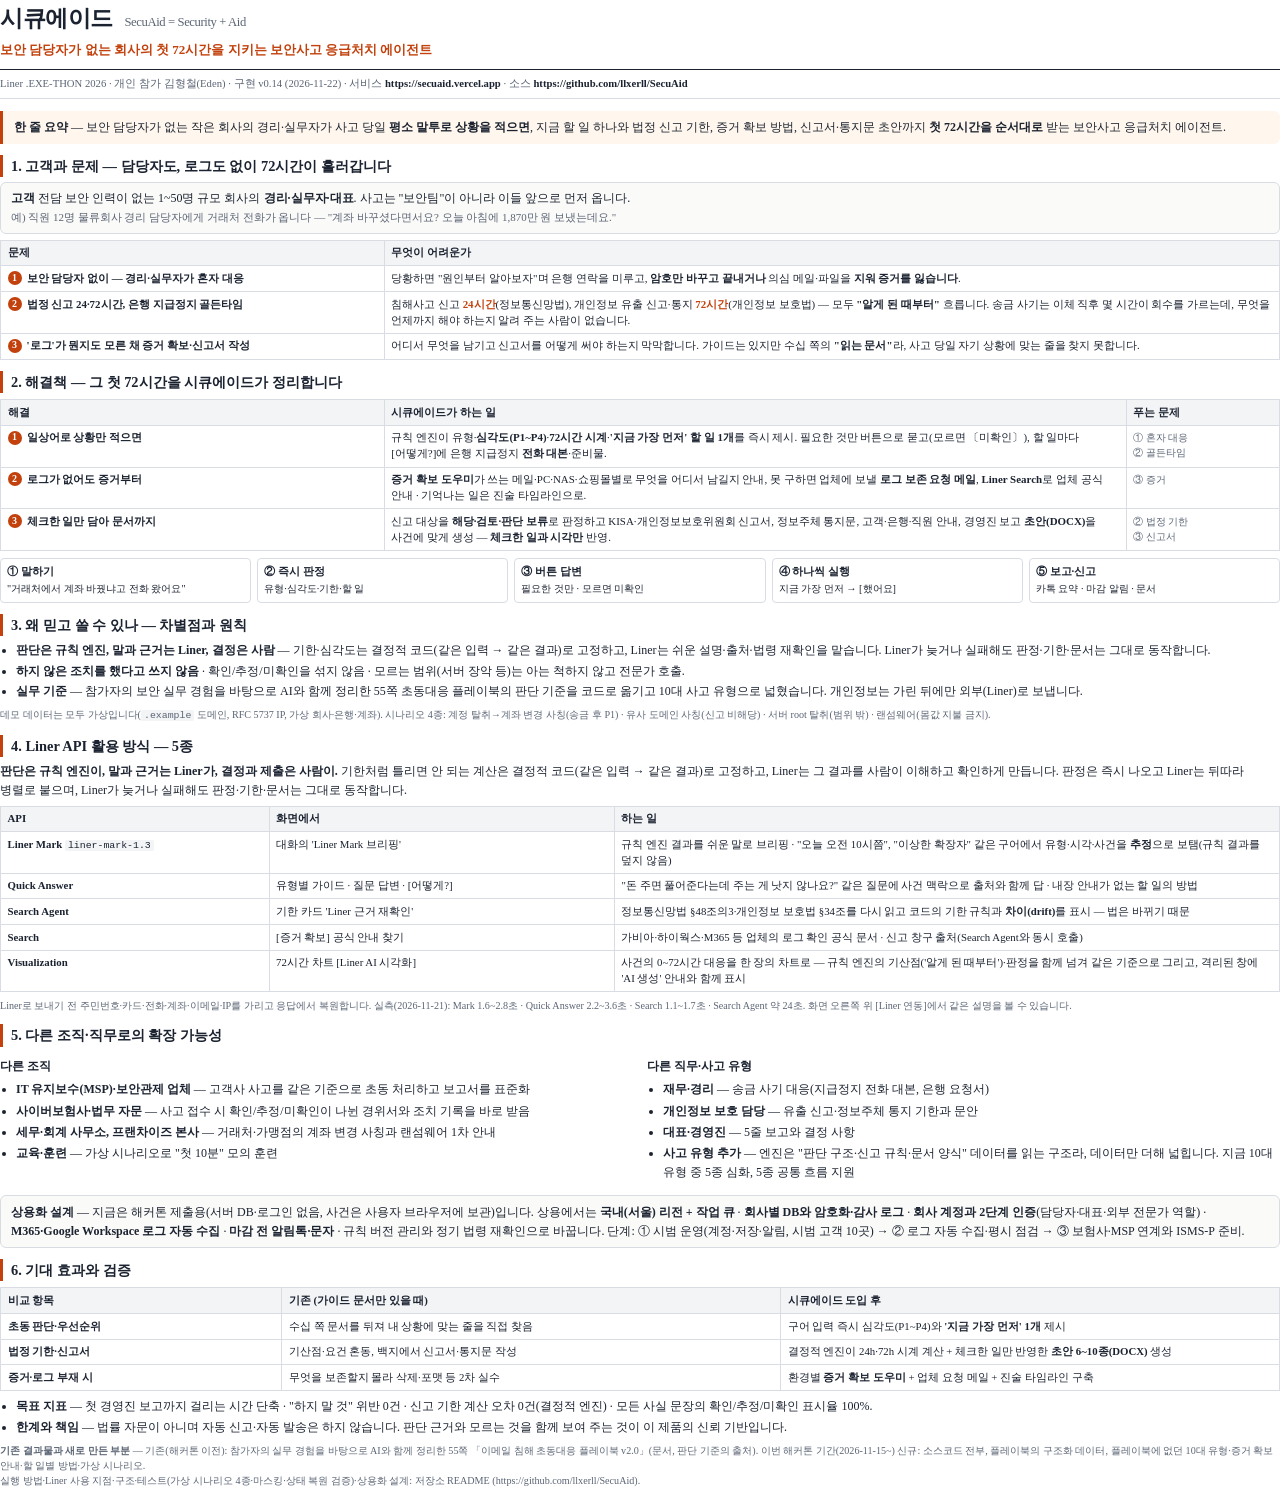
==== commit 71be1206: "플레이북 출처 표현 정정: '참가자가 직접 쓴' → '실무 경험을 바탕으로 AI와 함께 정리한' 기존 결과물인 55쪽 초동대응 플레이북은 참가자의 실무 경험을 바탕으로 AI를 활용" ====
--- a/docs/기획서_2p.html
+++ b/docs/기획서_2p.html
@@ -91,7 +91,7 @@
 <ul class="tight">
   <li><b>판단은 규칙 엔진, 말과 근거는 Liner, 결정은 사람</b> — 기한·심각도는 결정적 코드(같은 입력 → 같은 결과)로 고정하고, Liner는 쉬운 설명·출처·법령 재확인을 맡습니다. Liner가 늦거나 실패해도 판정·기한·문서는 그대로 동작합니다.</li>
   <li><b>하지 않은 조치를 했다고 쓰지 않음</b> · 확인/추정/미확인을 섞지 않음 · 모르는 범위(서버 장악 등)는 아는 척하지 않고 전문가 호출.</li>
-  <li><b>실무 기준</b> — 참가자가 직접 쓴 55쪽 초동대응 플레이북의 판단 기준을 코드로 옮기고 10대 사고 유형으로 넓혔습니다. 개인정보는 가린 뒤에만 외부(Liner)로 보냅니다.</li>
+  <li><b>실무 기준</b> — 참가자의 보안 실무 경험을 바탕으로 AI와 함께 정리한 55쪽 초동대응 플레이북의 판단 기준을 코드로 옮기고 10대 사고 유형으로 넓혔습니다. 개인정보는 가린 뒤에만 외부(Liner)로 보냅니다.</li>
 </ul>
 <p class="note">데모 데이터는 모두 가상입니다(<code>.example</code> 도메인, RFC 5737 IP, 가상 회사·은행·계좌). 시나리오 4종: 계정 탈취→계좌 변경 사칭(송금 후 P1) · 유사 도메인 사칭(신고 비해당) · 서버 root 탈취(범위 밖) · 랜섬웨어(몸값 지불 금지).</p>
 
@@ -148,6 +148,6 @@
   <li><b>목표 지표</b> — 첫 경영진 보고까지 걸리는 시간 단축 · "하지 말 것" 위반 0건 · 신고 기한 계산 오차 0건(결정적 엔진) · 모든 사실 문장의 확인/추정/미확인 표시율 100%.</li>
   <li><b>한계와 책임</b> — 법률 자문이 아니며 자동 신고·자동 발송은 하지 않습니다. 판단 근거와 모르는 것을 함께 보여 주는 것이 이 제품의 신뢰 기반입니다.</li>
 </ul>
-<p class="note"><b>기존 결과물과 새로 만든 부분</b> — 기존(해커톤 이전): 참가자가 쓴 55쪽 「이메일 침해 초동대응 플레이북 v2.0」(문서, 판단 기준의 출처). 이번 해커톤 기간(2026-11-15~) 신규: 소스코드 전부, 플레이북의 구조화 데이터, 플레이북에 없던 10대 유형·증거 확보 안내·할 일별 방법·가상 시나리오.<br>실행 방법·Liner 사용 지점·구조·테스트(가상 시나리오 4종·마스킹·상태 복원 검증)·상용화 설계: 저장소 README (https://github.com/llxerll/SecuAid).</p>
+<p class="note"><b>기존 결과물과 새로 만든 부분</b> — 기존(해커톤 이전): 참가자의 실무 경험을 바탕으로 AI와 함께 정리한 55쪽 「이메일 침해 초동대응 플레이북 v2.0」(문서, 판단 기준의 출처). 이번 해커톤 기간(2026-11-15~) 신규: 소스코드 전부, 플레이북의 구조화 데이터, 플레이북에 없던 10대 유형·증거 확보 안내·할 일별 방법·가상 시나리오.<br>실행 방법·Liner 사용 지점·구조·테스트(가상 시나리오 4종·마스킹·상태 복원 검증)·상용화 설계: 저장소 README (https://github.com/llxerll/SecuAid).</p>
 </body>
 </html>
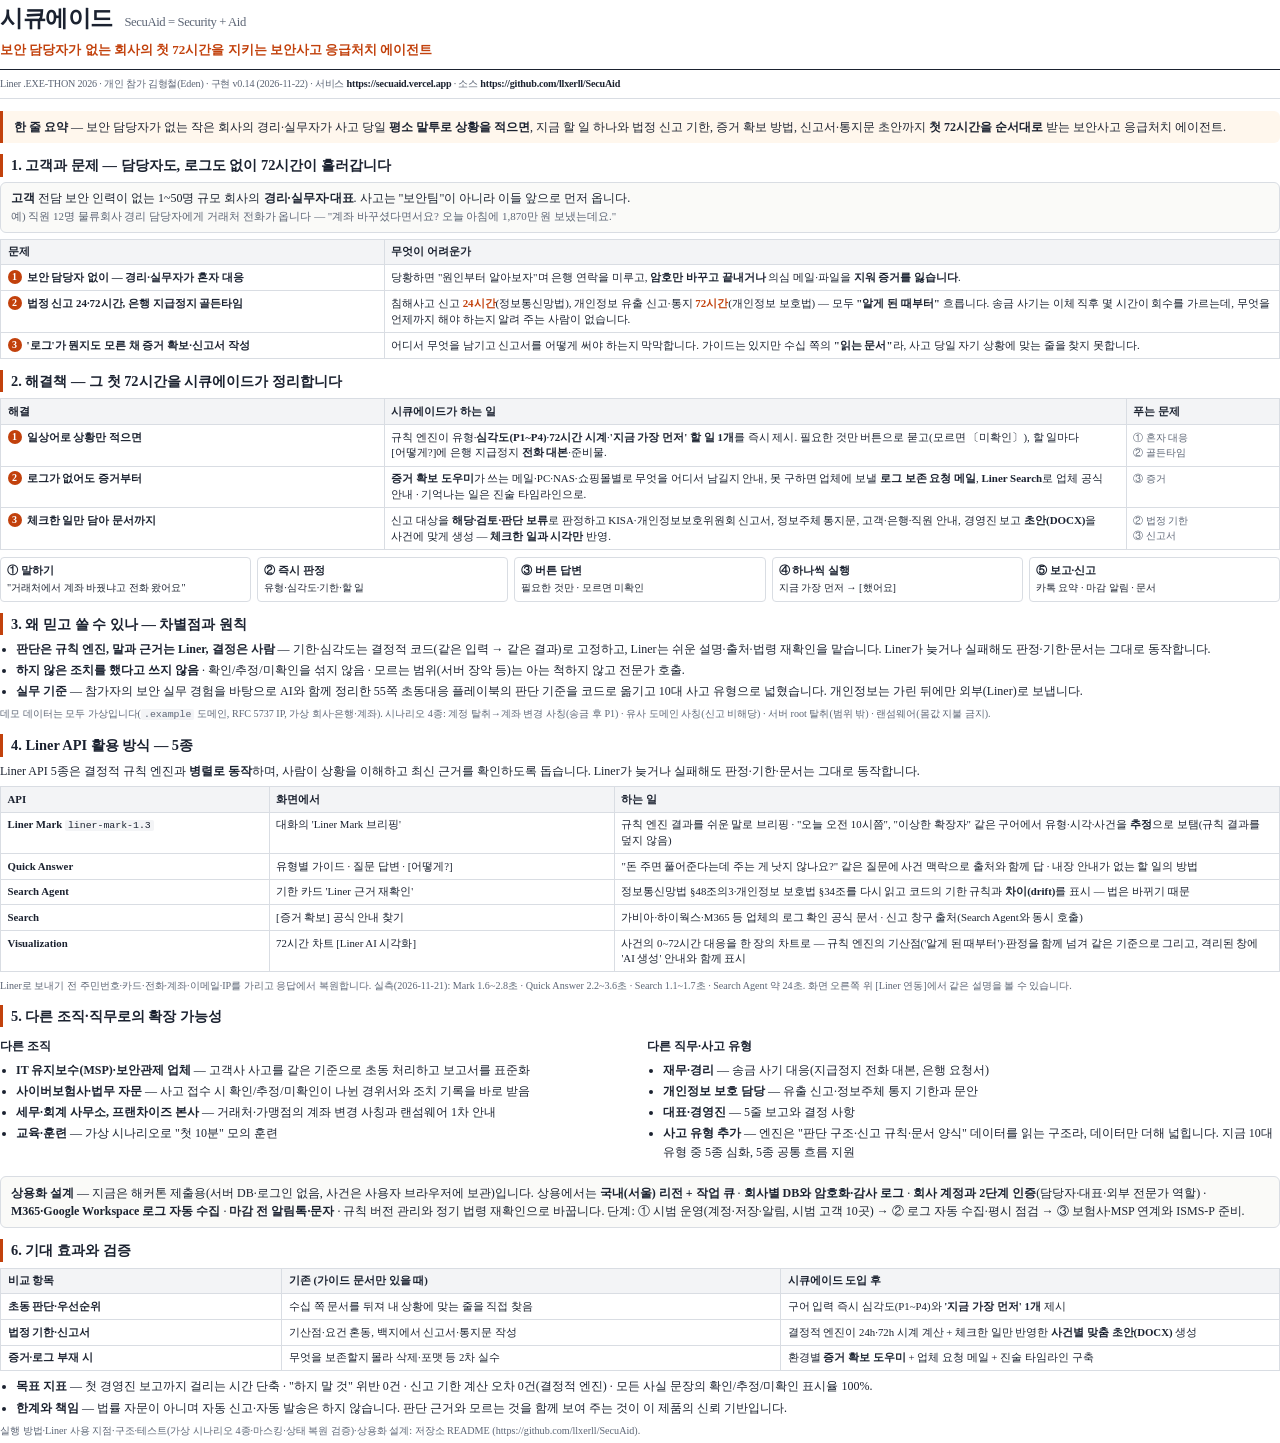
==== commit 00b58c31: "기획서 2쪽 중복 문구·각주 정리 및 레이아웃 미세 조정" ====
--- a/docs/기획서_2p.html
+++ b/docs/기획서_2p.html
@@ -15,7 +15,7 @@
 h1 { font-size:17.5pt; margin:0; letter-spacing:-0.3pt; }
 h1 small { font-size:9.5pt; font-weight:500; color:#5b6474; margin-left:6px; }
 .sub { margin:4px 0 8px; font-size:9.8pt; font-weight:600; color:#c2410c; }
-.meta { font-size:8pt; color:#5b6474; border-top:1.5px solid #1b2230; border-bottom:1px solid #d9dde3; padding:6px 0; margin-bottom:12px; }
+.meta { font-size:7.6pt; color:#5b6474; border-top:1.5px solid #1b2230; border-bottom:1px solid #d9dde3; padding:6px 0; margin-bottom:12px; letter-spacing:-0.15pt; }
 .meta b { color:#1b2230; }
 h2 { font-size:10.8pt; margin:11px 0 5px; padding-left:8px; border-left:3.5px solid #c2410c; }
 p { margin:5px 0; }
@@ -97,7 +97,7 @@
 
 <div class="pb"></div>
 <h2>4. Liner API 활용 방식 — 5종</h2>
-<p><b>판단은 규칙 엔진이, 말과 근거는 Liner가, 결정과 제출은 사람이.</b> 기한처럼 틀리면 안 되는 계산은 결정적 코드(같은 입력 → 같은 결과)로 고정하고, Liner는 그 결과를 사람이 이해하고 확인하게 만듭니다. 판정은 즉시 나오고 Liner는 뒤따라 병렬로 붙으며, Liner가 늦거나 실패해도 판정·기한·문서는 그대로 동작합니다.</p>
+<p>Liner API 5종은 결정적 규칙 엔진과 <b>병렬로 동작</b>하며, 사람이 상황을 이해하고 최신 근거를 확인하도록 돕습니다. Liner가 늦거나 실패해도 판정·기한·문서는 그대로 동작합니다.</p>
 <table>
   <tr><th style="width:21%">API</th><th style="width:27%">화면에서</th><th>하는 일</th></tr>
   <tr><td><b>Liner Mark</b> <code>liner-mark-1.3</code></td><td>대화의 'Liner Mark 브리핑'</td><td>규칙 엔진 결과를 쉬운 말로 브리핑 · "오늘 오전 10시쯤", "이상한 확장자" 같은 구어에서 유형·시각·사건을 <b>추정</b>으로 보탬(규칙 결과를 덮지 않음)</td></tr>
@@ -140,7 +140,7 @@
 <table>
   <tr><th style="width:22%">비교 항목</th><th style="width:39%">기존 (가이드 문서만 있을 때)</th><th style="width:39%">시큐에이드 도입 후</th></tr>
   <tr><td><b>초동 판단·우선순위</b></td><td>수십 쪽 문서를 뒤져 내 상황에 맞는 줄을 직접 찾음</td><td>구어 입력 즉시 심각도(P1~P4)와 <b>'지금 가장 먼저' 1개</b> 제시</td></tr>
-  <tr><td><b>법정 기한·신고서</b></td><td>기산점·요건 혼동, 백지에서 신고서·통지문 작성</td><td>결정적 엔진이 24h·72h 시계 계산 + 체크한 일만 반영한 <b>초안 6~10종(DOCX)</b> 생성</td></tr>
+  <tr><td><b>법정 기한·신고서</b></td><td>기산점·요건 혼동, 백지에서 신고서·통지문 작성</td><td>결정적 엔진이 24h·72h 시계 계산 + 체크한 일만 반영한 <b>사건별 맞춤 초안(DOCX)</b> 생성</td></tr>
   <tr><td><b>증거·로그 부재 시</b></td><td>무엇을 보존할지 몰라 삭제·포맷 등 2차 실수</td><td>환경별 <b>증거 확보 도우미</b> + 업체 요청 메일 + 진술 타임라인 구축</td></tr>
 </table>
 
@@ -148,6 +148,6 @@
   <li><b>목표 지표</b> — 첫 경영진 보고까지 걸리는 시간 단축 · "하지 말 것" 위반 0건 · 신고 기한 계산 오차 0건(결정적 엔진) · 모든 사실 문장의 확인/추정/미확인 표시율 100%.</li>
   <li><b>한계와 책임</b> — 법률 자문이 아니며 자동 신고·자동 발송은 하지 않습니다. 판단 근거와 모르는 것을 함께 보여 주는 것이 이 제품의 신뢰 기반입니다.</li>
 </ul>
-<p class="note"><b>기존 결과물과 새로 만든 부분</b> — 기존(해커톤 이전): 참가자의 실무 경험을 바탕으로 AI와 함께 정리한 55쪽 「이메일 침해 초동대응 플레이북 v2.0」(문서, 판단 기준의 출처). 이번 해커톤 기간(2026-11-15~) 신규: 소스코드 전부, 플레이북의 구조화 데이터, 플레이북에 없던 10대 유형·증거 확보 안내·할 일별 방법·가상 시나리오.<br>실행 방법·Liner 사용 지점·구조·테스트(가상 시나리오 4종·마스킹·상태 복원 검증)·상용화 설계: 저장소 README (https://github.com/llxerll/SecuAid).</p>
+<p class="note">실행 방법·Liner 사용 지점·구조·테스트(가상 시나리오 4종·마스킹·상태 복원 검증)·상용화 설계: 저장소 README (https://github.com/llxerll/SecuAid).</p>
 </body>
 </html>
